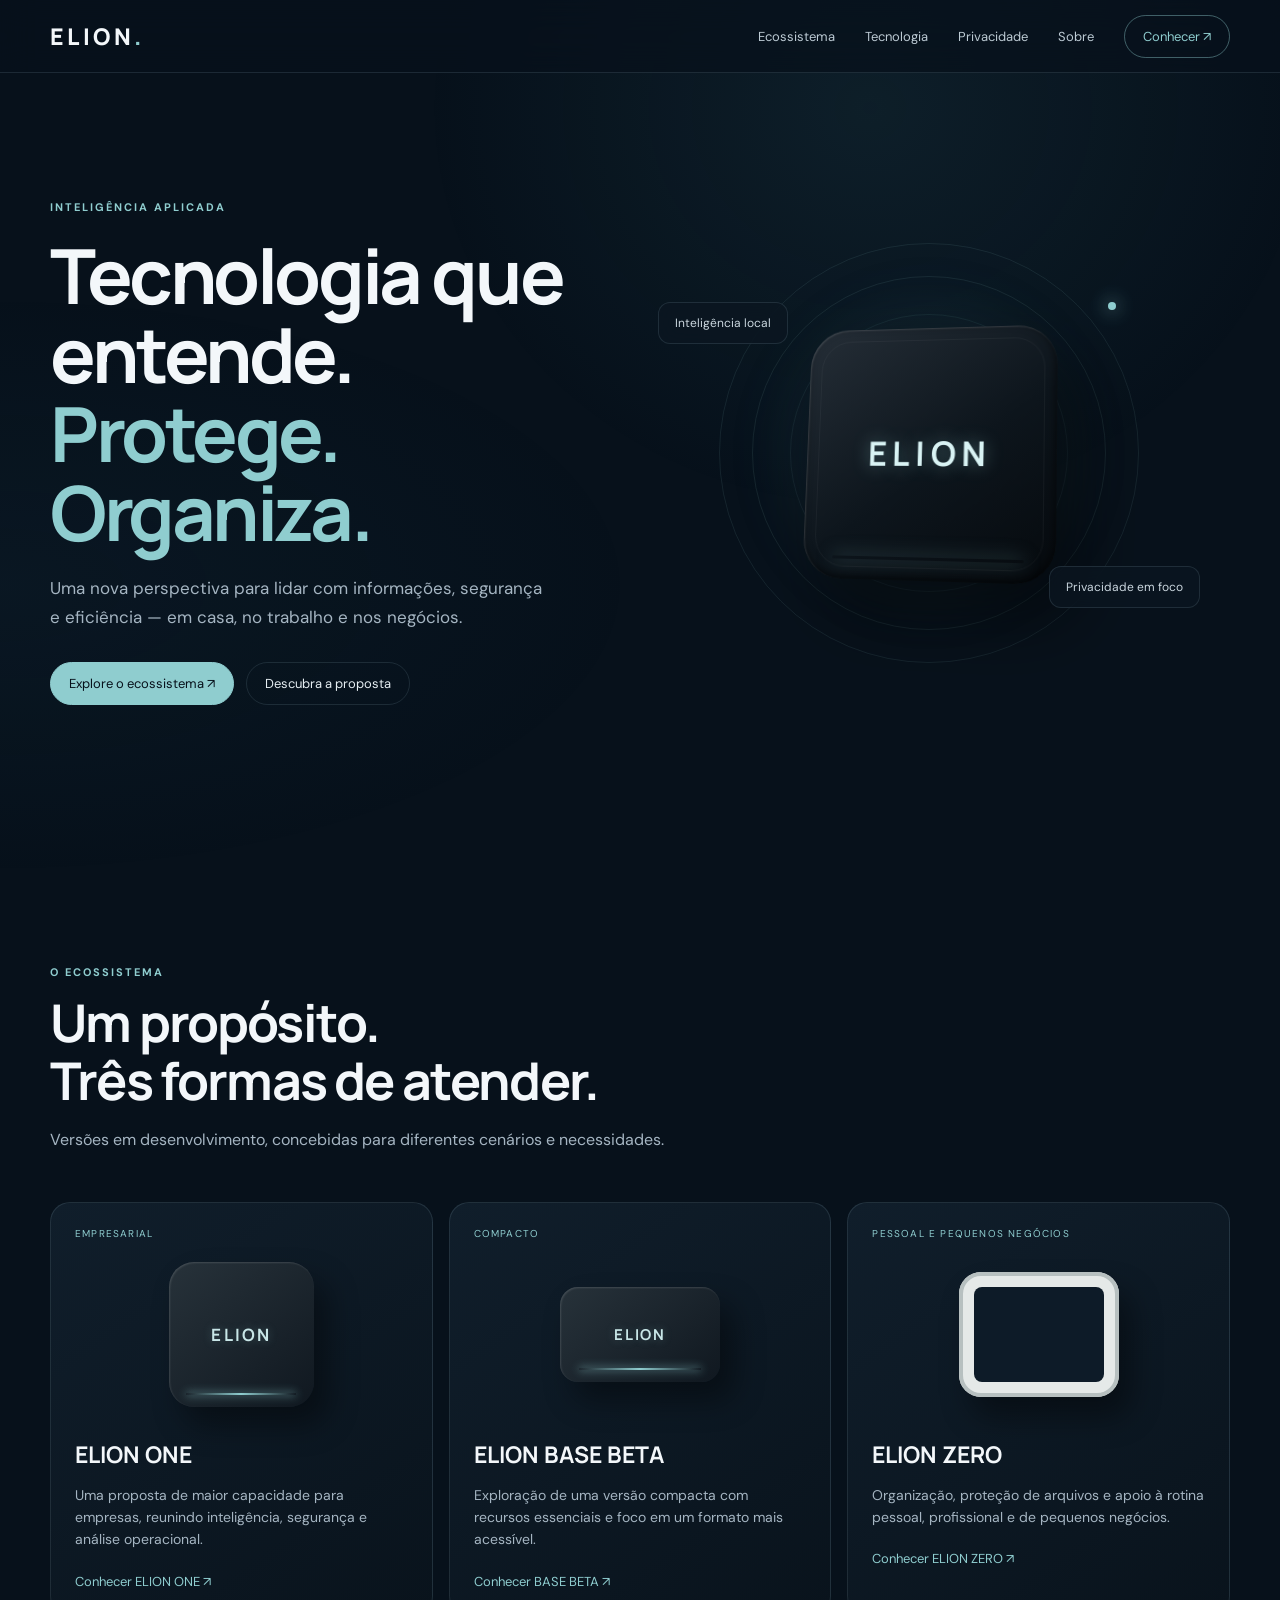
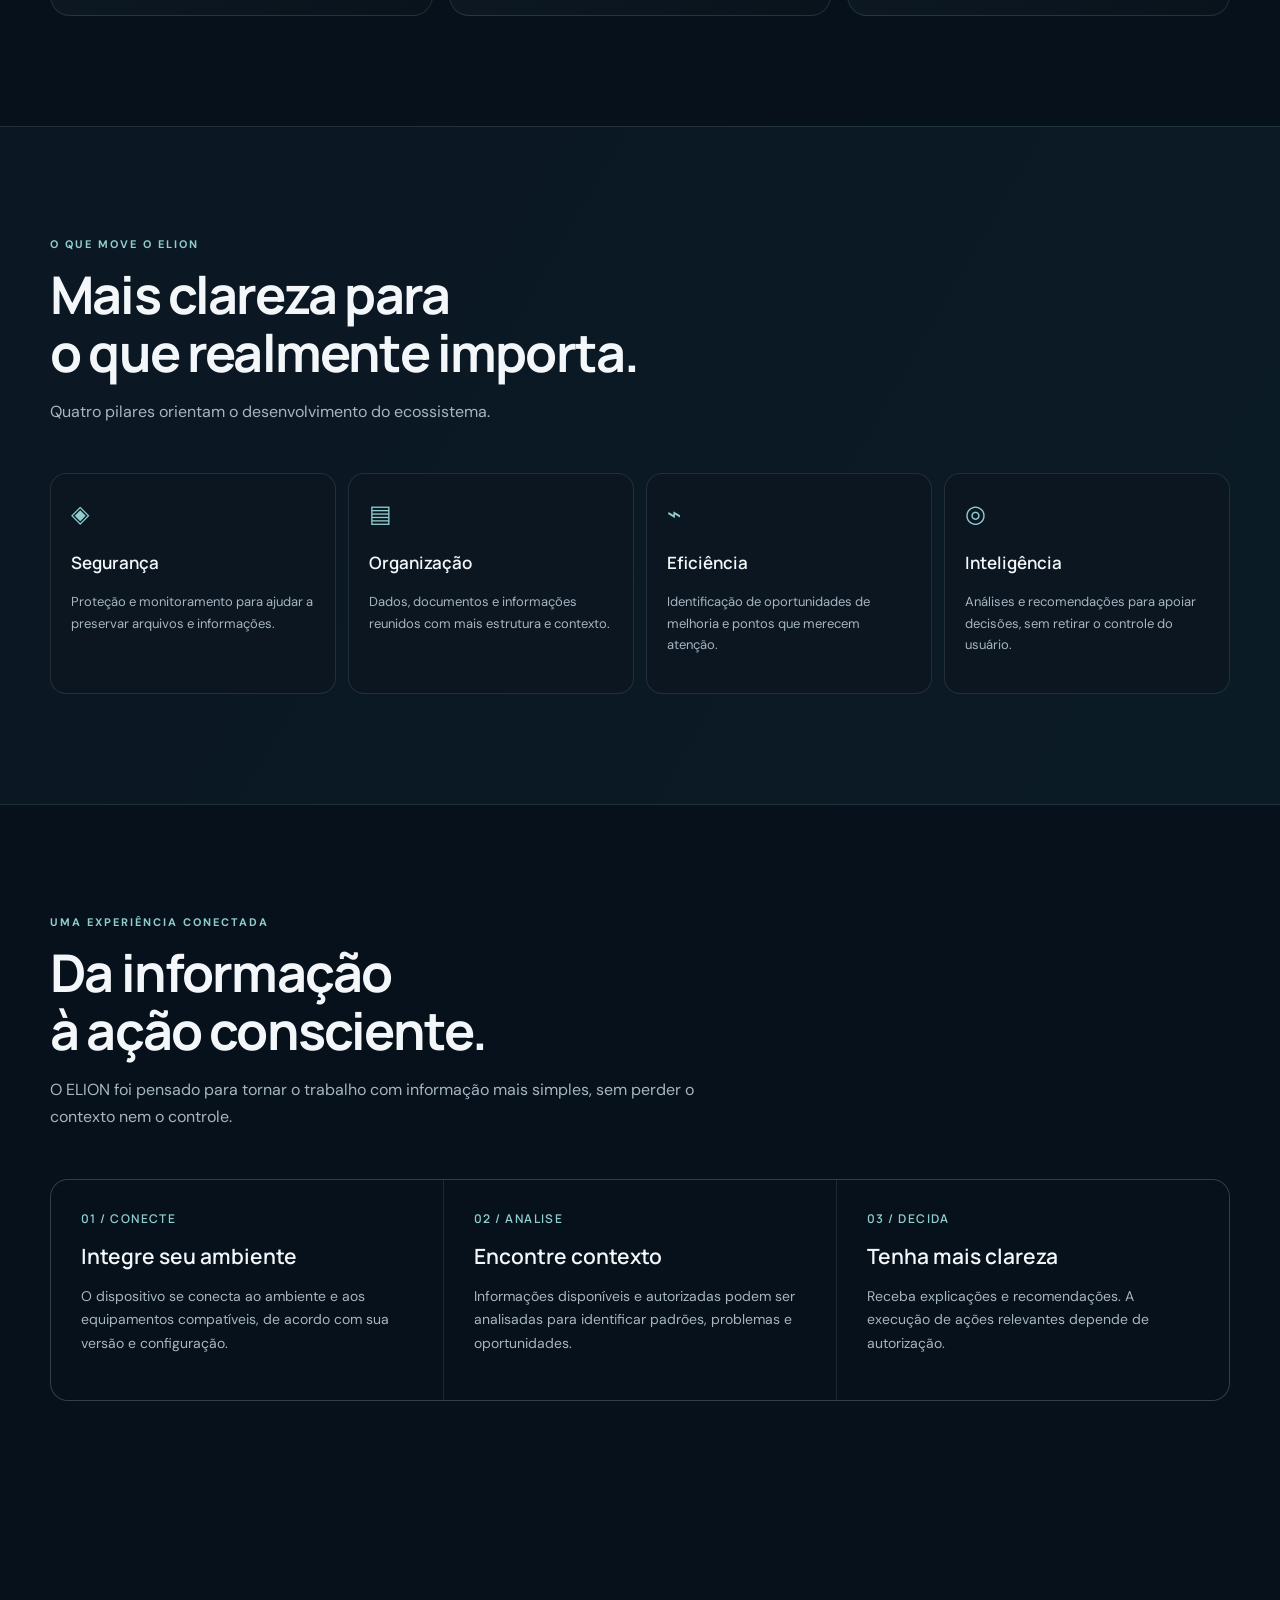
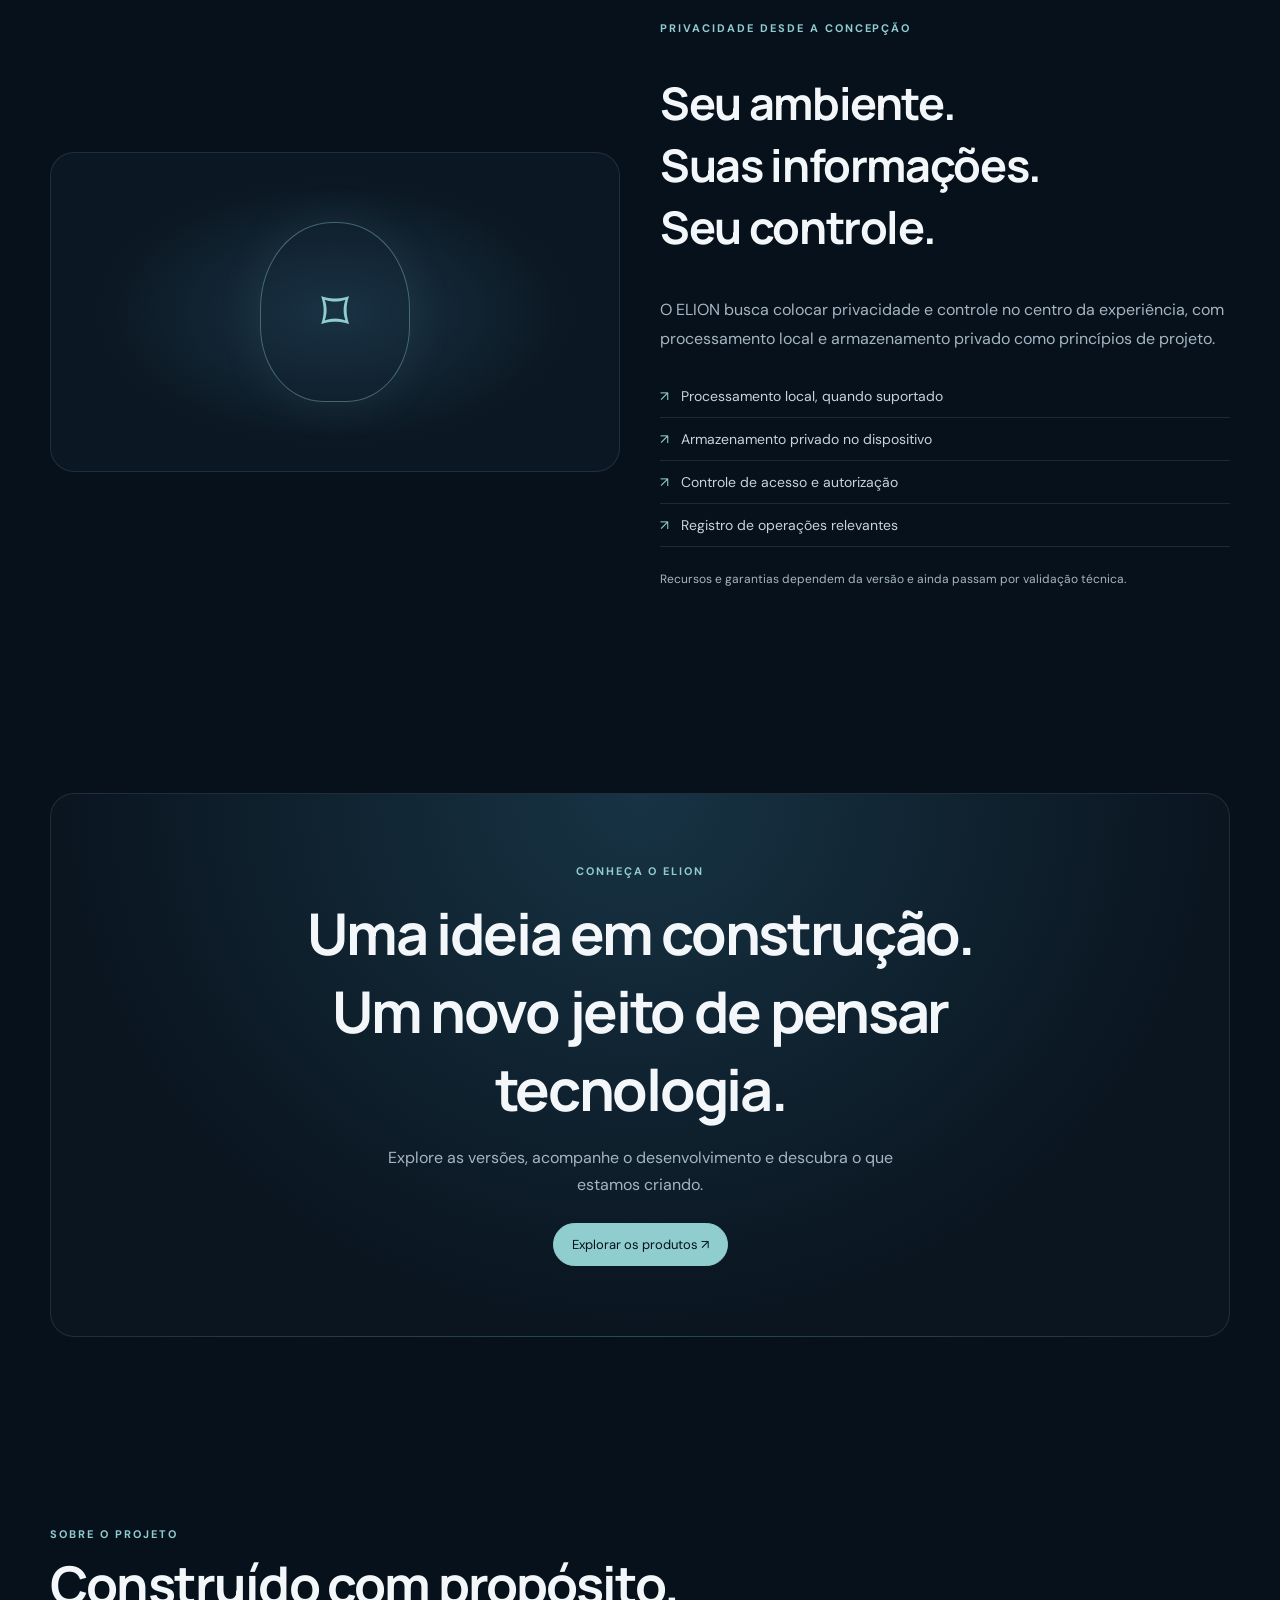
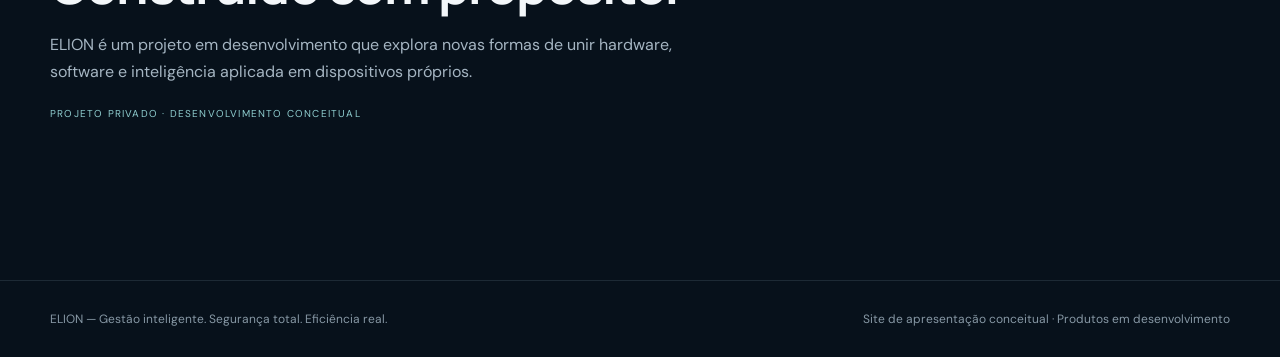
==== comercial/index.html @ a988883f "Refine ELION commercial site product routing and private-project presentation" ====
<!doctype html>
<html lang="pt-BR">
<head>
<meta charset="utf-8">
<meta name="viewport" content="width=device-width, initial-scale=1">
<title>ELION — Tecnologia que entende.</title>
<meta name="description" content="Conheça o ecossistema ELION: inteligência, organização e segurança pensadas para diferentes necessidades.">
<meta name="theme-color" content="#07111b">
<link rel="preconnect" href="https://fonts.googleapis.com">
<link rel="preconnect" href="https://fonts.gstatic.com" crossorigin>
<link href="https://fonts.googleapis.com/css2?family=DM+Sans:wght@400;500;600;700&family=Manrope:wght@400;500;600;700;800&display=swap" rel="stylesheet">
<style>
:root{--bg:#07111b;--bg2:#0b1723;--panel:#101d2a;--text:#f3f7fa;--muted:#a5b5c2;--cyan:#8fcdcf;--line:rgba(164,199,210,.14);--max:1180px}
*{box-sizing:border-box}html{scroll-behavior:smooth;scroll-padding-top:84px}body{margin:0;background:var(--bg);color:var(--text);font-family:"DM Sans",sans-serif;overflow-x:hidden}body:before{content:"";position:fixed;inset:0;pointer-events:none;background:radial-gradient(ellipse at 68% 12%,rgba(61,129,146,.12),transparent 36%),radial-gradient(ellipse at 0% 65%,rgba(37,87,116,.09),transparent 35%);z-index:-1}a{color:inherit;text-decoration:none}button{font:inherit}.wrap{width:min(var(--max),calc(100% - 48px));margin:auto}.nav{position:fixed;top:0;left:0;right:0;z-index:30;background:rgba(7,17,27,.74);backdrop-filter:blur(18px);border-bottom:1px solid var(--line)}.navin{height:72px;display:flex;align-items:center;justify-content:space-between}.logo{font:800 23px Manrope;letter-spacing:.15em}.logo span{color:var(--cyan)}.links{display:flex;align-items:center;gap:30px;color:#bdcbd4;font-size:13px}.links a:hover{color:white}.cta{display:inline-flex;align-items:center;gap:9px;padding:12px 18px;border:1px solid rgba(143,205,207,.42);border-radius:99px;color:var(--cyan);font-size:13px;transition:.25s}.cta:hover{background:var(--cyan);color:#07111b;transform:translateY(-2px)}.menu{display:none;background:none;color:white;border:0;font-size:23px}.hero{min-height:95vh;display:grid;align-items:center;padding:130px 0 80px;position:relative}.hero-grid{display:grid;grid-template-columns:1fr 1.1fr;gap:30px;align-items:center}.eyebrow{color:var(--cyan);text-transform:uppercase;letter-spacing:.18em;font-size:11px;font-weight:700}.hero h1{font:700 clamp(42px,6.2vw,76px)/1.04 Manrope;letter-spacing:-.045em;margin:22px 0}.hero h1 em{color:var(--cyan);font-style:normal}.hero p{font-size:17px;line-height:1.7;color:var(--muted);max-width:500px}.hero-actions{display:flex;gap:12px;flex-wrap:wrap;margin-top:30px}.primary{background:var(--cyan);color:#07111b;border:1px solid var(--cyan)}.primary:hover{filter:brightness(1.08)}.ghost{border-color:var(--line);color:#e6eef2}.visual{min-height:470px;position:relative;display:grid;place-items:center;perspective:900px}.orb{position:absolute;width:400px;height:400px;border-radius:50%;background:radial-gradient(circle,rgba(100,189,200,.17),rgba(17,42,60,.03) 60%,transparent 70%);filter:blur(2px);animation:breath 6s ease-in-out infinite}.rings{position:absolute;width:420px;height:420px;border:1px solid rgba(143,205,207,.1);border-radius:50%;animation:rotate 32s linear infinite}.rings:before,.rings:after{content:"";position:absolute;border:1px solid rgba(143,205,207,.1);border-radius:50%;inset:32px}.rings:after{inset:70px;border-color:rgba(143,205,207,.08)}.device{position:relative;width:255px;height:255px;border-radius:40px;background:linear-gradient(145deg,#252e37,#0d151c 55%,#060a0e);box-shadow:22px 35px 70px #0008,inset 1px 1px 2px #ffffff28,inset -2px -3px 8px #0008;transform:rotateY(-12deg) rotateX(7deg);animation:float 6s ease-in-out infinite}.device:before{content:"";position:absolute;inset:12px;border-radius:31px;border:1px solid #ffffff0b}.device-logo{position:absolute;inset:0;display:grid;place-items:center;font:700 34px Manrope;letter-spacing:.17em;color:#d9f3f4;text-shadow:0 0 18px #8fcdcf6e}.device-glow{position:absolute;left:12%;right:12%;bottom:20px;height:3px;border-radius:4px;background:linear-gradient(90,transparent,#8fcdcf,transparent);box-shadow:0 0 18px #8fcdcf8a}.orbit-dot{position:absolute;width:8px;height:8px;border-radius:50%;background:var(--cyan);box-shadow:0 0 18px var(--cyan);top:18%;right:19%;animation:blink 3s infinite}.caption-chip{position:absolute;border:1px solid var(--line);background:#0b1722bb;backdrop-filter:blur(12px);padding:12px 16px;border-radius:12px;color:#cbd7df;font-size:12px}.chip1{top:18%;left:5%}.chip2{bottom:17%;right:5%}.section{padding:110px 0}.section-head{max-width:680px;margin-bottom:48px}.section-head h2{font:700 clamp(30px,4.2vw,52px)/1.12 Manrope;letter-spacing:-.035em;margin:15px 0}.section-head p{color:var(--muted);line-height:1.7;font-size:16px}.product-grid{display:grid;grid-template-columns:repeat(3,1fr);gap:16px}.product{border:1px solid var(--line);border-radius:20px;background:linear-gradient(145deg,#101e2b,#09131c);padding:24px;overflow:hidden;min-height:405px;position:relative;transition:transform .35s,border .35s}.product:hover{transform:translateY(-7px);border-color:#8fcdcf50}.product h3{font:700 23px Manrope;margin:8px 0}.product p{color:var(--muted);font-size:14px;line-height:1.6}.product .pvisual{height:190px;display:grid;place-items:center;position:relative}.mini{width:145px;height:145px;border-radius:25px;background:linear-gradient(140deg,#27323a,#101820);box-shadow:14px 18px 30px #0006,inset 1px 1px 2px #ffffff24;position:relative;transition:transform .45s}.product:hover .mini{transform:rotate(-4deg) translateY(-4px)}.mini:after{content:"ELION";position:absolute;inset:0;display:grid;place-items:center;font:700 17px Manrope;letter-spacing:.13em;color:#c8e6e7;text-shadow:0 0 10px #8fcdcf44}.mini .light{position:absolute;bottom:12px;left:12%;right:12%;height:2px;background:linear-gradient(90deg,transparent,var(--cyan),transparent);box-shadow:0 0 9px #8fcdcf}.mini.zero{width:160px;height:125px;border-radius:22px;background:#e5e9e8;box-shadow:12px 20px 30px #0006,inset 0 0 0 4px #b7c0c0}.mini.zero:after{content:"";inset:15px;border-radius:8px;background:#0d1b28;color:#8fcdcf;font-size:13px;letter-spacing:.05em;text-shadow:none}.mini.zero .light{display:none}.mini.beta{width:160px;height:95px;border-radius:18px}.mini.beta:after{content:"ELION";font-size:15px}.pill{font-size:10px;color:var(--cyan);letter-spacing:.12em;text-transform:uppercase}.learn{display:inline-flex;color:var(--cyan);font-size:13px;margin-top:8px;gap:8px}.featureband{border-block:1px solid var(--line);background:linear-gradient(120deg,#0b1722,#0b1b26)}.feature-grid{display:grid;grid-template-columns:repeat(4,1fr);gap:12px}.feature{padding:24px 20px;border:1px solid var(--line);border-radius:16px;background:#0b1621}.feature .symbol{font-size:24px;color:var(--cyan);margin-bottom:22px}.feature h3{font:600 17px Manrope}.feature p{color:var(--muted);font-size:13px;line-height:1.65}.steps{display:grid;grid-template-columns:repeat(3,1fr);gap:1px;background:var(--line);border:1px solid var(--line);border-radius:18px;overflow:hidden}.step{background:var(--bg);padding:30px}.step .num{color:var(--cyan);font:600 12px Manrope;letter-spacing:.12em}.step h3{font:600 21px Manrope;margin:15px 0}.step p{color:var(--muted);font-size:14px;line-height:1.7}.privacy{display:grid;grid-template-columns:1fr 1fr;gap:40px;align-items:center}.privacy-visual{min-height:320px;border:1px solid var(--line);border-radius:24px;background:radial-gradient(ellipse at center,#193244,#0b1722 60%);display:grid;place-items:center;overflow:hidden}.shield{width:150px;height:180px;border:1px solid #8fcdcf66;border-radius:48% 48% 42% 42%;display:grid;place-items:center;color:var(--cyan);font-size:55px;box-shadow:0 0 50px #8fcdcf15;animation:breath 5s infinite}.privacy h2{font:700 clamp(28px,3.8vw,45px) Manrope;letter-spacing:-.03em}.privacy p{color:var(--muted);line-height:1.8}.list{list-style:none;padding:0;margin:22px 0}.list li{padding:12px 0;border-bottom:1px solid var(--line);color:#c7d3db;font-size:14px}.list li:before{content:"↗";color:var(--cyan);margin-right:12px}.closing{padding:80px 0}.closebox{padding:70px 30px;text-align:center;border:1px solid var(--line);border-radius:24px;background:radial-gradient(ellipse at 50% 0%,#173344,#0a1520 70%)}.closebox h2{font:700 clamp(32px,4.5vw,58px) Manrope;letter-spacing:-.04em;margin:16px auto;max-width:700px}.closebox p{color:var(--muted);line-height:1.7;max-width:520px;margin:0 auto 25px}.footer{border-top:1px solid var(--line);padding:30px 0;color:#8798a5;font-size:12px}.footin{display:flex;justify-content:space-between;gap:20px;flex-wrap:wrap}.footin a:hover{color:var(--cyan)}.reveal{opacity:0;transform:translateY(22px);transition:opacity .75s ease,transform .75s ease}.reveal.visible{opacity:1;transform:none}.delay1{transition-delay:.12s}.delay2{transition-delay:.24s}.delay3{transition-delay:.36s}
@keyframes float{0%,100%{transform:rotateY(-12deg) rotateX(7deg) translateY(0)}50%{transform:rotateY(-8deg) rotateX(4deg) translateY(-12px)}}@keyframes breath{0%,100%{opacity:.6;transform:scale(.96)}50%{opacity:1;transform:scale(1.04)}}@keyframes rotate{to{transform:rotate(360deg)}}@keyframes blink{0%,100%{opacity:.6}50%{opacity:1}}
@media(max-width:900px){.hero-grid{grid-template-columns:1fr}.hero{min-height:auto;padding-top:120px}.visual{min-height:380px}.rings,.orb{width:330px;height:330px}.product-grid{grid-template-columns:1fr 1fr}.feature-grid{grid-template-columns:1fr 1fr}.privacy{grid-template-columns:1fr}.steps{grid-template-columns:1fr}.links{gap:16px}}
@media(max-width:620px){.wrap{width:min(var(--max),calc(100% - 32px))}.navin{height:64px}.links{display:none;position:absolute;top:64px;left:0;right:0;background:#091420;border-bottom:1px solid var(--line);padding:22px;flex-direction:column;align-items:flex-start}.links.open{display:flex}.menu{display:block}.links .cta{margin-top:4px}.hero h1{font-size:43px}.hero p{font-size:15px}.visual{min-height:330px}.device{width:200px;height:200px;border-radius:32px}.device-logo{font-size:26px}.rings,.orb{width:285px;height:285px}.caption-chip{font-size:10px;padding:9px 12px}.chip1{left:0}.chip2{right:0}.section{padding:75px 0}.product-grid{grid-template-columns:1fr}.product{min-height:350px}.feature-grid{grid-template-columns:1fr}.feature{padding:22px}.privacy-visual{min-height:260px}.closebox{padding:48px 22px}.footin{flex-direction:column}}
@media(prefers-reduced-motion:reduce){*,*:before,*:after{animation:none!important;transition:none!important;scroll-behavior:auto!important}.reveal{opacity:1;transform:none}}
</style>
</head>
<body>
<header class="nav"><div class="wrap navin"><a class="logo" href="#home">ELION<span>.</span></a><nav class="links" id="navlinks"><a href="#ecosystem">Ecossistema</a><a href="#capabilities">Tecnologia</a><a href="#privacy">Privacidade</a><a href="#about">Sobre</a><a class="cta" href="#explore">Conhecer ↗</a></nav><button class="menu" aria-label="Abrir menu" id="menubtn">☰</button></div></header>
<main id="home">
<section class="hero"><div class="wrap hero-grid"><div class="reveal"><div class="eyebrow">Inteligência aplicada</div><h1>Tecnologia que entende.<br><em>Protege. Organiza.</em></h1><p>Uma nova perspectiva para lidar com informações, segurança e eficiência — em casa, no trabalho e nos negócios.</p><div class="hero-actions"><a class="cta primary" href="#ecosystem">Explore o ecossistema ↗</a><a class="cta ghost" href="#capabilities">Descubra a proposta</a></div></div><div class="visual reveal delay1" aria-label="Ilustração conceitual do dispositivo ELION"><div class="orb"></div><div class="rings"></div><div class="device"><div class="device-logo">ELION</div><div class="device-glow"></div></div><div class="orbit-dot"></div><div class="caption-chip chip1">Inteligência local</div><div class="caption-chip chip2">Privacidade em foco</div></div></div></section>
<section class="section" id="ecosystem"><div class="wrap"><div class="section-head reveal"><div class="eyebrow">O ecossistema</div><h2>Um propósito.<br>Três formas de atender.</h2><p>Versões em desenvolvimento, concebidas para diferentes cenários e necessidades.</p></div><div class="product-grid">
<article class="product reveal"><div class="pill">Empresarial</div><div class="pvisual"><div class="mini"><div class="light"></div></div></div><h3>ELION ONE</h3><p>Uma proposta de maior capacidade para empresas, reunindo inteligência, segurança e análise operacional.</p><a class="learn" href="./one/">Conhecer ELION ONE ↗</a></article>
<article class="product reveal delay1"><div class="pill">Compacto</div><div class="pvisual"><div class="mini beta"><div class="light"></div></div></div><h3>ELION BASE BETA</h3><p>Exploração de uma versão compacta com recursos essenciais e foco em um formato mais acessível.</p><a class="learn" href="./base/">Conhecer BASE BETA ↗</a></article>
<article class="product reveal delay2"><div class="pill">Pessoal e pequenos negócios</div><div class="pvisual"><div class="mini zero"><div class="light"></div></div></div><h3>ELION ZERO</h3><p>Organização, proteção de arquivos e apoio à rotina pessoal, profissional e de pequenos negócios.</p><a class="learn" href="./zero/">Conhecer ELION ZERO ↗</a></article>
</div></div></section>
<section class="section featureband" id="capabilities"><div class="wrap"><div class="section-head reveal"><div class="eyebrow">O que move o ELION</div><h2>Mais clareza para<br>o que realmente importa.</h2><p>Quatro pilares orientam o desenvolvimento do ecossistema.</p></div><div class="feature-grid">
<div class="feature reveal"><div class="symbol">◈</div><h3>Segurança</h3><p>Proteção e monitoramento para ajudar a preservar arquivos e informações.</p></div>
<div class="feature reveal delay1"><div class="symbol">▤</div><h3>Organização</h3><p>Dados, documentos e informações reunidos com mais estrutura e contexto.</p></div>
<div class="feature reveal delay2"><div class="symbol">⌁</div><h3>Eficiência</h3><p>Identificação de oportunidades de melhoria e pontos que merecem atenção.</p></div>
<div class="feature reveal delay3"><div class="symbol">◎</div><h3>Inteligência</h3><p>Análises e recomendações para apoiar decisões, sem retirar o controle do usuário.</p></div>
</div></div></section>
<section class="section"><div class="wrap"><div class="section-head reveal"><div class="eyebrow">Uma experiência conectada</div><h2>Da informação<br>à ação consciente.</h2><p>O ELION foi pensado para tornar o trabalho com informação mais simples, sem perder o contexto nem o controle.</p></div><div class="steps"><div class="step reveal"><div class="num">01 / CONECTE</div><h3>Integre seu ambiente</h3><p>O dispositivo se conecta ao ambiente e aos equipamentos compatíveis, de acordo com sua versão e configuração.</p></div><div class="step reveal delay1"><div class="num">02 / ANALISE</div><h3>Encontre contexto</h3><p>Informações disponíveis e autorizadas podem ser analisadas para identificar padrões, problemas e oportunidades.</p></div><div class="step reveal delay2"><div class="num">03 / DECIDA</div><h3>Tenha mais clareza</h3><p>Receba explicações e recomendações. A execução de ações relevantes depende de autorização.</p></div></div></div></section>
<section class="section" id="privacy"><div class="wrap privacy"><div class="privacy-visual reveal"><div class="shield">⌑</div></div><div class="reveal delay1"><div class="eyebrow">Privacidade desde a concepção</div><h2>Seu ambiente.<br>Suas informações.<br>Seu controle.</h2><p>O ELION busca colocar privacidade e controle no centro da experiência, com processamento local e armazenamento privado como princípios de projeto.</p><ul class="list"><li>Processamento local, quando suportado</li><li>Armazenamento privado no dispositivo</li><li>Controle de acesso e autorização</li><li>Registro de operações relevantes</li></ul><p style="font-size:12px">Recursos e garantias dependem da versão e ainda passam por validação técnica.</p></div></div></section>
<section class="closing" id="explore"><div class="wrap"><div class="closebox reveal"><div class="eyebrow">Conheça o ELION</div><h2>Uma ideia em construção.<br>Um novo jeito de pensar tecnologia.</h2><p>Explore as versões, acompanhe o desenvolvimento e descubra o que estamos criando.</p><a class="cta primary" href="#ecosystem">Explorar os produtos ↗</a></div></div></section>
<section class="section" id="about"><div class="wrap"><div class="section-head reveal"><div class="eyebrow">Sobre o projeto</div><h2>Construído com propósito.</h2><p>ELION é um projeto em desenvolvimento que explora novas formas de unir hardware, software e inteligência aplicada em dispositivos próprios.</p><span class="pill">Projeto privado · Desenvolvimento conceitual</span></div></div></section>
</main>
<footer class="footer"><div class="wrap footin"><div>ELION — Gestão inteligente. Segurança total. Eficiência real.</div><div>Site de apresentação conceitual · Produtos em desenvolvimento</div></div></footer>
<script>
const nav=document.getElementById('navlinks'),menu=document.getElementById('menubtn');menu.addEventListener('click',()=>nav.classList.toggle('open'));nav.querySelectorAll('a').forEach(a=>a.addEventListener('click',()=>nav.classList.remove('open')));
const io=new IntersectionObserver(entries=>entries.forEach(e=>{if(e.isIntersecting){e.target.classList.add('visible');io.unobserve(e.target)}}),{threshold:.12});document.querySelectorAll('.reveal').forEach(el=>io.observe(el));
</script>
</body></html>
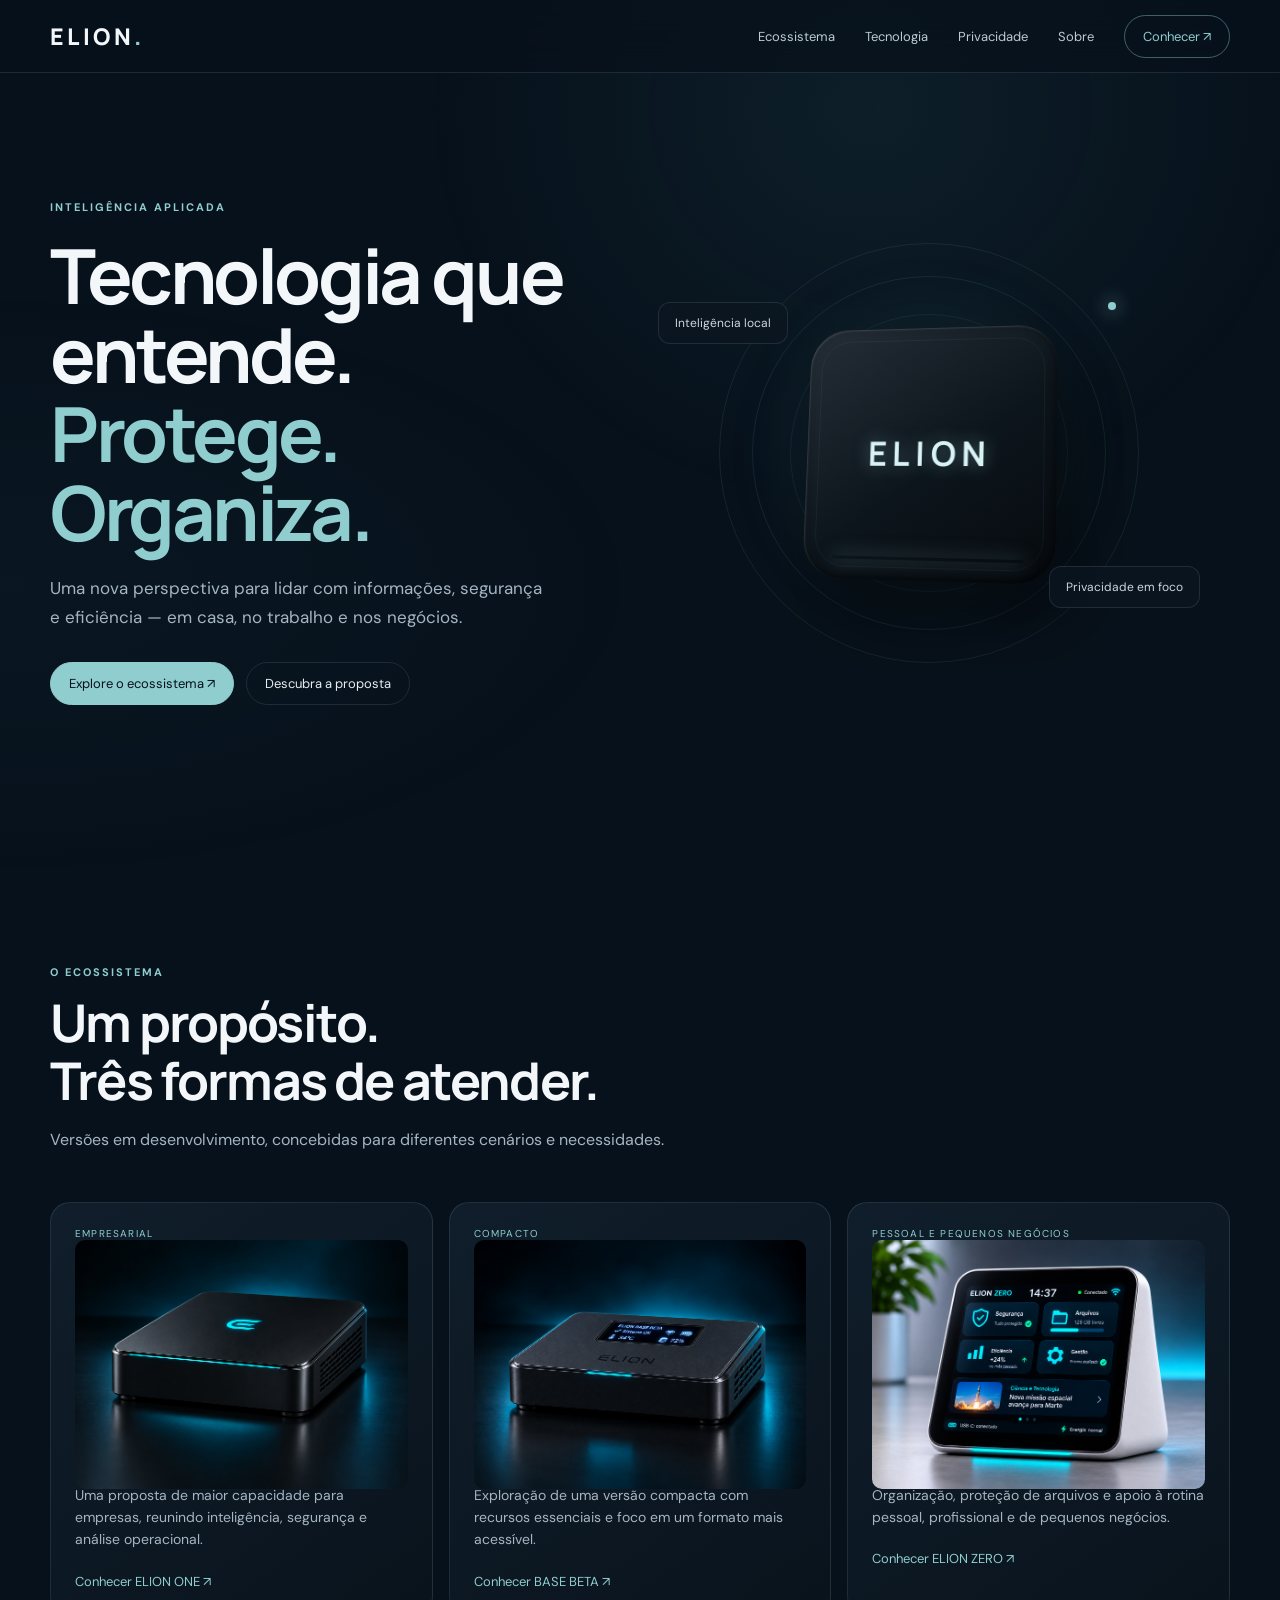
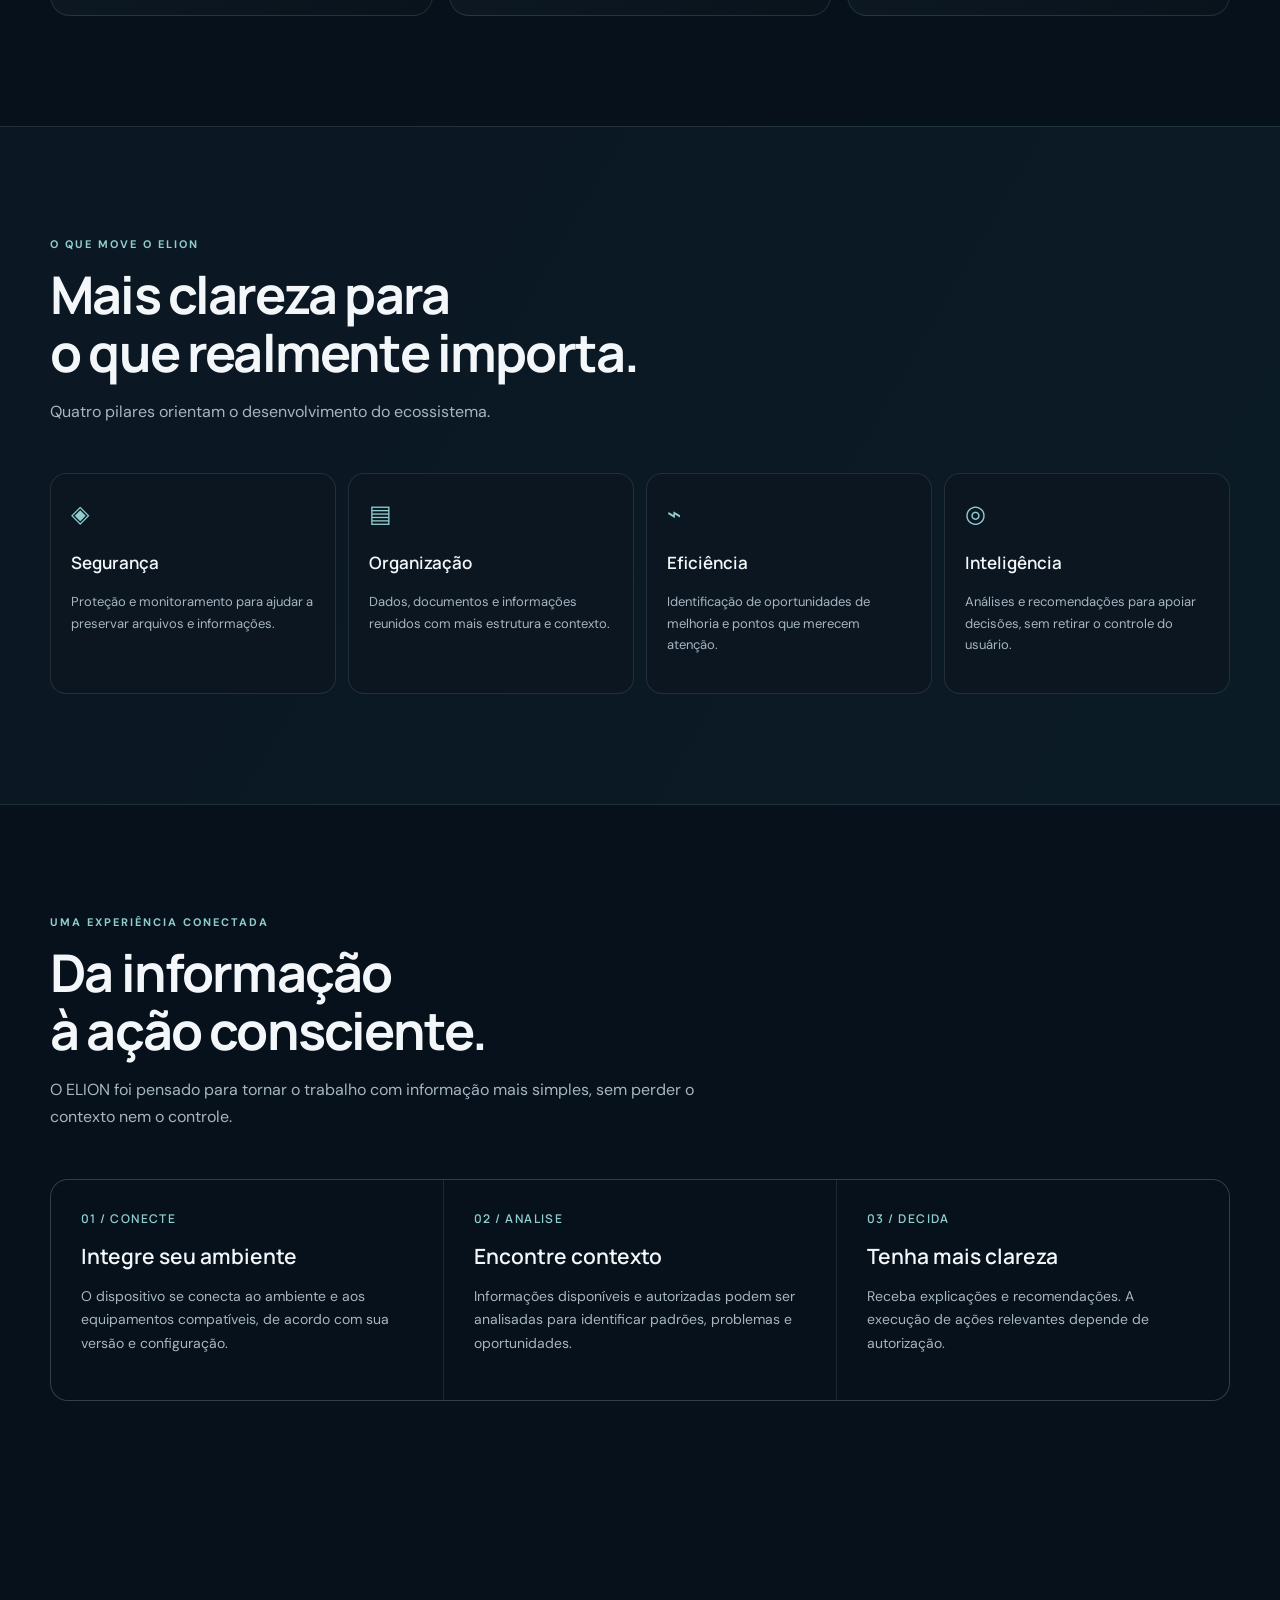
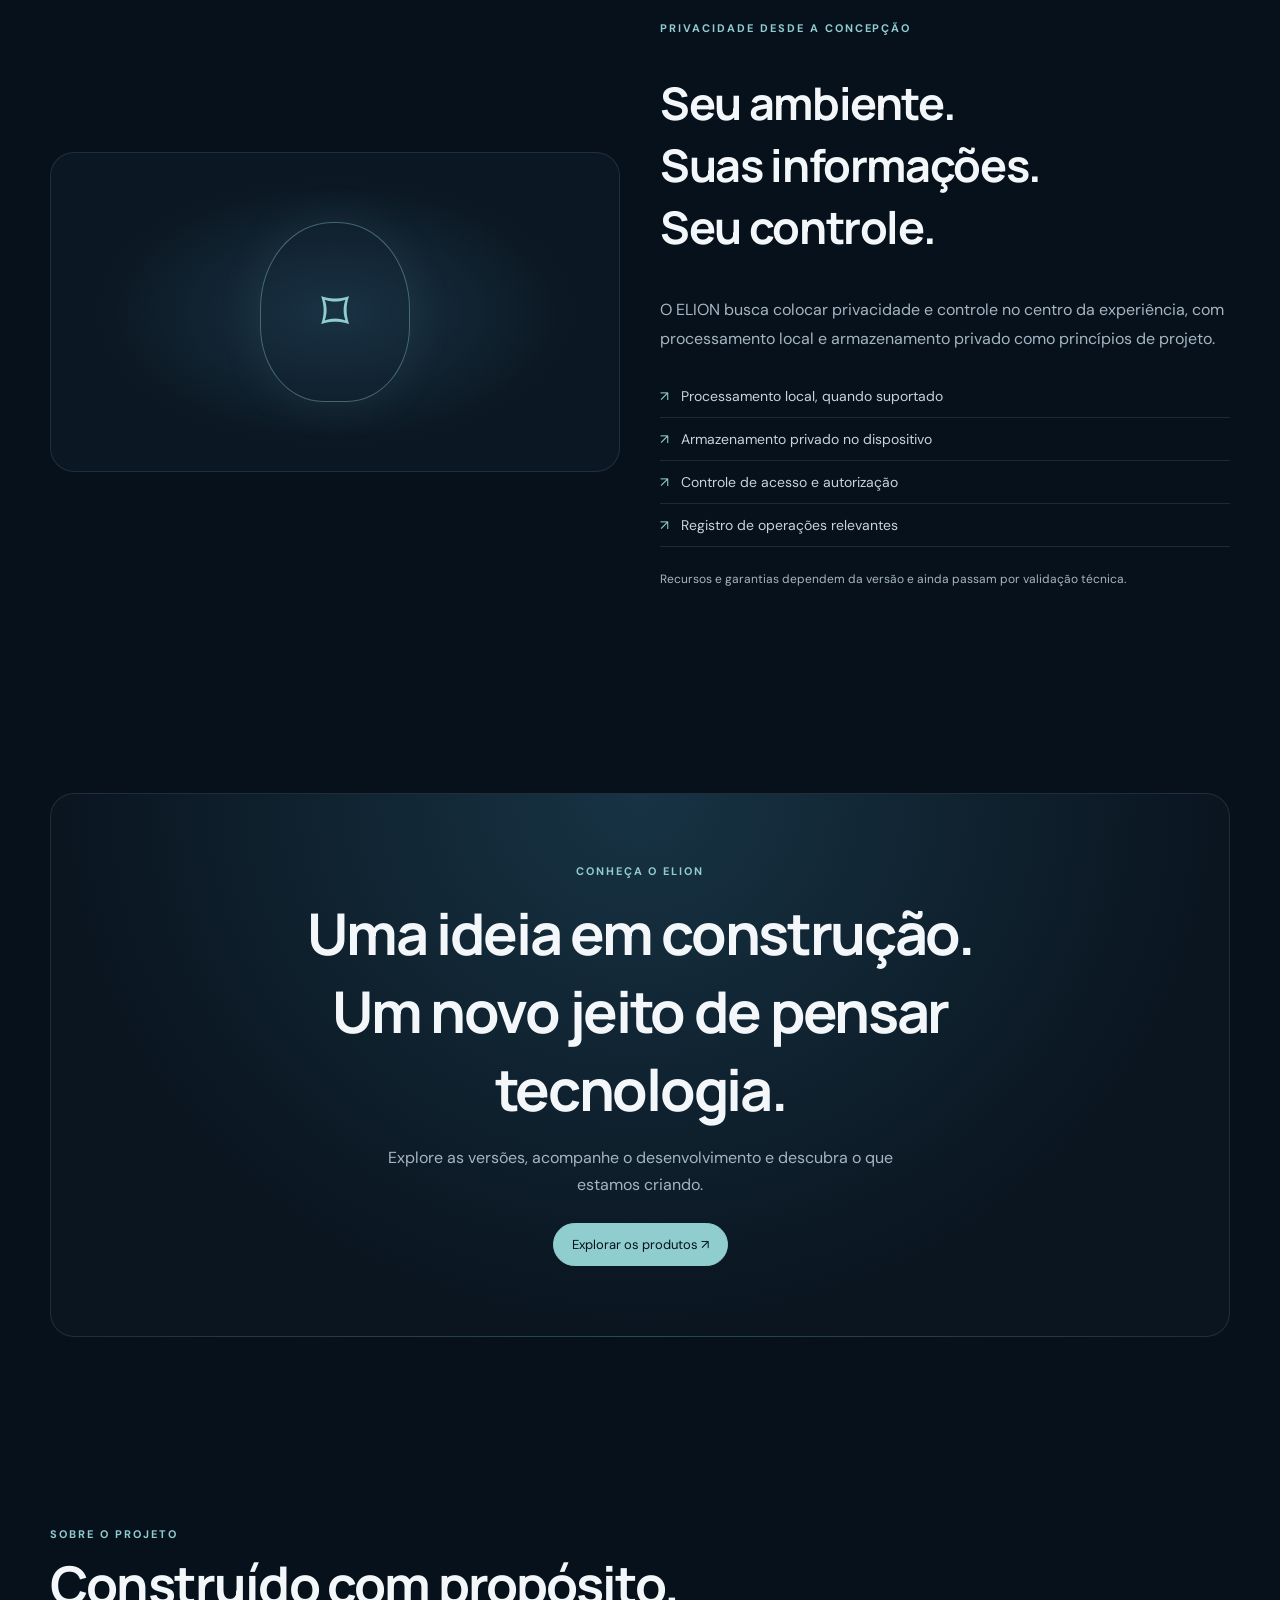
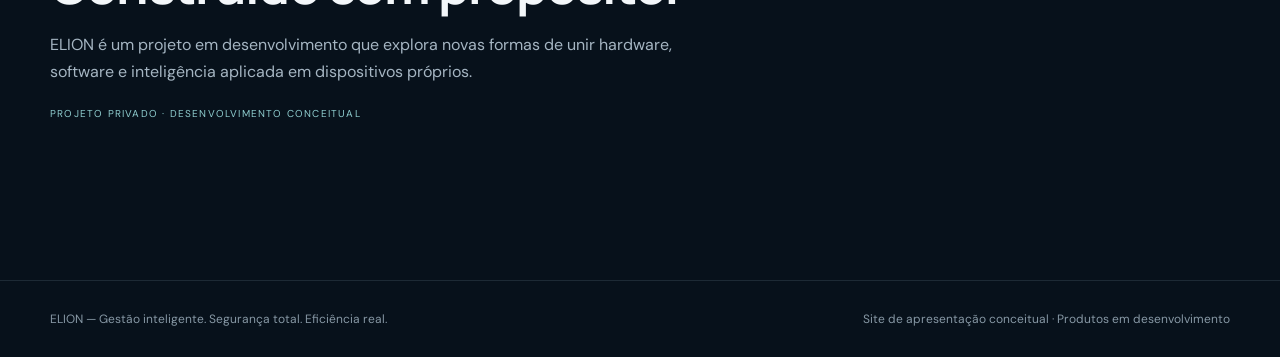
==== commit f3c431c5: "Use uploaded product renders in commercial showcase" ====
--- a/comercial/index.html
+++ b/comercial/index.html
@@ -11,7 +11,7 @@
 <link href="https://fonts.googleapis.com/css2?family=DM+Sans:wght@400;500;600;700&family=Manrope:wght@400;500;600;700;800&display=swap" rel="stylesheet">
 <style>
 :root{--bg:#07111b;--bg2:#0b1723;--panel:#101d2a;--text:#f3f7fa;--muted:#a5b5c2;--cyan:#8fcdcf;--line:rgba(164,199,210,.14);--max:1180px}
-*{box-sizing:border-box}html{scroll-behavior:smooth;scroll-padding-top:84px}body{margin:0;background:var(--bg);color:var(--text);font-family:"DM Sans",sans-serif;overflow-x:hidden}body:before{content:"";position:fixed;inset:0;pointer-events:none;background:radial-gradient(ellipse at 68% 12%,rgba(61,129,146,.12),transparent 36%),radial-gradient(ellipse at 0% 65%,rgba(37,87,116,.09),transparent 35%);z-index:-1}a{color:inherit;text-decoration:none}button{font:inherit}.wrap{width:min(var(--max),calc(100% - 48px));margin:auto}.nav{position:fixed;top:0;left:0;right:0;z-index:30;background:rgba(7,17,27,.74);backdrop-filter:blur(18px);border-bottom:1px solid var(--line)}.navin{height:72px;display:flex;align-items:center;justify-content:space-between}.logo{font:800 23px Manrope;letter-spacing:.15em}.logo span{color:var(--cyan)}.links{display:flex;align-items:center;gap:30px;color:#bdcbd4;font-size:13px}.links a:hover{color:white}.cta{display:inline-flex;align-items:center;gap:9px;padding:12px 18px;border:1px solid rgba(143,205,207,.42);border-radius:99px;color:var(--cyan);font-size:13px;transition:.25s}.cta:hover{background:var(--cyan);color:#07111b;transform:translateY(-2px)}.menu{display:none;background:none;color:white;border:0;font-size:23px}.hero{min-height:95vh;display:grid;align-items:center;padding:130px 0 80px;position:relative}.hero-grid{display:grid;grid-template-columns:1fr 1.1fr;gap:30px;align-items:center}.eyebrow{color:var(--cyan);text-transform:uppercase;letter-spacing:.18em;font-size:11px;font-weight:700}.hero h1{font:700 clamp(42px,6.2vw,76px)/1.04 Manrope;letter-spacing:-.045em;margin:22px 0}.hero h1 em{color:var(--cyan);font-style:normal}.hero p{font-size:17px;line-height:1.7;color:var(--muted);max-width:500px}.hero-actions{display:flex;gap:12px;flex-wrap:wrap;margin-top:30px}.primary{background:var(--cyan);color:#07111b;border:1px solid var(--cyan)}.primary:hover{filter:brightness(1.08)}.ghost{border-color:var(--line);color:#e6eef2}.visual{min-height:470px;position:relative;display:grid;place-items:center;perspective:900px}.orb{position:absolute;width:400px;height:400px;border-radius:50%;background:radial-gradient(circle,rgba(100,189,200,.17),rgba(17,42,60,.03) 60%,transparent 70%);filter:blur(2px);animation:breath 6s ease-in-out infinite}.rings{position:absolute;width:420px;height:420px;border:1px solid rgba(143,205,207,.1);border-radius:50%;animation:rotate 32s linear infinite}.rings:before,.rings:after{content:"";position:absolute;border:1px solid rgba(143,205,207,.1);border-radius:50%;inset:32px}.rings:after{inset:70px;border-color:rgba(143,205,207,.08)}.device{position:relative;width:255px;height:255px;border-radius:40px;background:linear-gradient(145deg,#252e37,#0d151c 55%,#060a0e);box-shadow:22px 35px 70px #0008,inset 1px 1px 2px #ffffff28,inset -2px -3px 8px #0008;transform:rotateY(-12deg) rotateX(7deg);animation:float 6s ease-in-out infinite}.device:before{content:"";position:absolute;inset:12px;border-radius:31px;border:1px solid #ffffff0b}.device-logo{position:absolute;inset:0;display:grid;place-items:center;font:700 34px Manrope;letter-spacing:.17em;color:#d9f3f4;text-shadow:0 0 18px #8fcdcf6e}.device-glow{position:absolute;left:12%;right:12%;bottom:20px;height:3px;border-radius:4px;background:linear-gradient(90,transparent,#8fcdcf,transparent);box-shadow:0 0 18px #8fcdcf8a}.orbit-dot{position:absolute;width:8px;height:8px;border-radius:50%;background:var(--cyan);box-shadow:0 0 18px var(--cyan);top:18%;right:19%;animation:blink 3s infinite}.caption-chip{position:absolute;border:1px solid var(--line);background:#0b1722bb;backdrop-filter:blur(12px);padding:12px 16px;border-radius:12px;color:#cbd7df;font-size:12px}.chip1{top:18%;left:5%}.chip2{bottom:17%;right:5%}.section{padding:110px 0}.section-head{max-width:680px;margin-bottom:48px}.section-head h2{font:700 clamp(30px,4.2vw,52px)/1.12 Manrope;letter-spacing:-.035em;margin:15px 0}.section-head p{color:var(--muted);line-height:1.7;font-size:16px}.product-grid{display:grid;grid-template-columns:repeat(3,1fr);gap:16px}.product{border:1px solid var(--line);border-radius:20px;background:linear-gradient(145deg,#101e2b,#09131c);padding:24px;overflow:hidden;min-height:405px;position:relative;transition:transform .35s,border .35s}.product:hover{transform:translateY(-7px);border-color:#8fcdcf50}.product h3{font:700 23px Manrope;margin:8px 0}.product p{color:var(--muted);font-size:14px;line-height:1.6}.product .pvisual{height:190px;display:grid;place-items:center;position:relative}.mini{width:145px;height:145px;border-radius:25px;background:linear-gradient(140deg,#27323a,#101820);box-shadow:14px 18px 30px #0006,inset 1px 1px 2px #ffffff24;position:relative;transition:transform .45s}.product:hover .mini{transform:rotate(-4deg) translateY(-4px)}.mini:after{content:"ELION";position:absolute;inset:0;display:grid;place-items:center;font:700 17px Manrope;letter-spacing:.13em;color:#c8e6e7;text-shadow:0 0 10px #8fcdcf44}.mini .light{position:absolute;bottom:12px;left:12%;right:12%;height:2px;background:linear-gradient(90deg,transparent,var(--cyan),transparent);box-shadow:0 0 9px #8fcdcf}.mini.zero{width:160px;height:125px;border-radius:22px;background:#e5e9e8;box-shadow:12px 20px 30px #0006,inset 0 0 0 4px #b7c0c0}.mini.zero:after{content:"";inset:15px;border-radius:8px;background:#0d1b28;color:#8fcdcf;font-size:13px;letter-spacing:.05em;text-shadow:none}.mini.zero .light{display:none}.mini.beta{width:160px;height:95px;border-radius:18px}.mini.beta:after{content:"ELION";font-size:15px}.pill{font-size:10px;color:var(--cyan);letter-spacing:.12em;text-transform:uppercase}.learn{display:inline-flex;color:var(--cyan);font-size:13px;margin-top:8px;gap:8px}.featureband{border-block:1px solid var(--line);background:linear-gradient(120deg,#0b1722,#0b1b26)}.feature-grid{display:grid;grid-template-columns:repeat(4,1fr);gap:12px}.feature{padding:24px 20px;border:1px solid var(--line);border-radius:16px;background:#0b1621}.feature .symbol{font-size:24px;color:var(--cyan);margin-bottom:22px}.feature h3{font:600 17px Manrope}.feature p{color:var(--muted);font-size:13px;line-height:1.65}.steps{display:grid;grid-template-columns:repeat(3,1fr);gap:1px;background:var(--line);border:1px solid var(--line);border-radius:18px;overflow:hidden}.step{background:var(--bg);padding:30px}.step .num{color:var(--cyan);font:600 12px Manrope;letter-spacing:.12em}.step h3{font:600 21px Manrope;margin:15px 0}.step p{color:var(--muted);font-size:14px;line-height:1.7}.privacy{display:grid;grid-template-columns:1fr 1fr;gap:40px;align-items:center}.privacy-visual{min-height:320px;border:1px solid var(--line);border-radius:24px;background:radial-gradient(ellipse at center,#193244,#0b1722 60%);display:grid;place-items:center;overflow:hidden}.shield{width:150px;height:180px;border:1px solid #8fcdcf66;border-radius:48% 48% 42% 42%;display:grid;place-items:center;color:var(--cyan);font-size:55px;box-shadow:0 0 50px #8fcdcf15;animation:breath 5s infinite}.privacy h2{font:700 clamp(28px,3.8vw,45px) Manrope;letter-spacing:-.03em}.privacy p{color:var(--muted);line-height:1.8}.list{list-style:none;padding:0;margin:22px 0}.list li{padding:12px 0;border-bottom:1px solid var(--line);color:#c7d3db;font-size:14px}.list li:before{content:"↗";color:var(--cyan);margin-right:12px}.closing{padding:80px 0}.closebox{padding:70px 30px;text-align:center;border:1px solid var(--line);border-radius:24px;background:radial-gradient(ellipse at 50% 0%,#173344,#0a1520 70%)}.closebox h2{font:700 clamp(32px,4.5vw,58px) Manrope;letter-spacing:-.04em;margin:16px auto;max-width:700px}.closebox p{color:var(--muted);line-height:1.7;max-width:520px;margin:0 auto 25px}.footer{border-top:1px solid var(--line);padding:30px 0;color:#8798a5;font-size:12px}.footin{display:flex;justify-content:space-between;gap:20px;flex-wrap:wrap}.footin a:hover{color:var(--cyan)}.reveal{opacity:0;transform:translateY(22px);transition:opacity .75s ease,transform .75s ease}.reveal.visible{opacity:1;transform:none}.delay1{transition-delay:.12s}.delay2{transition-delay:.24s}.delay3{transition-delay:.36s}
+*{box-sizing:border-box}html{scroll-behavior:smooth;scroll-padding-top:84px}body{margin:0;background:var(--bg);color:var(--text);font-family:"DM Sans",sans-serif;overflow-x:hidden}body:before{content:"";position:fixed;inset:0;pointer-events:none;background:radial-gradient(ellipse at 68% 12%,rgba(61,129,146,.12),transparent 36%),radial-gradient(ellipse at 0% 65%,rgba(37,87,116,.09),transparent 35%);z-index:-1}a{color:inherit;text-decoration:none}button{font:inherit}.wrap{width:min(var(--max),calc(100% - 48px));margin:auto}.nav{position:fixed;top:0;left:0;right:0;z-index:30;background:rgba(7,17,27,.74);backdrop-filter:blur(18px);border-bottom:1px solid var(--line)}.navin{height:72px;display:flex;align-items:center;justify-content:space-between}.logo{font:800 23px Manrope;letter-spacing:.15em}.logo span{color:var(--cyan)}.links{display:flex;align-items:center;gap:30px;color:#bdcbd4;font-size:13px}.links a:hover{color:white}.cta{display:inline-flex;align-items:center;gap:9px;padding:12px 18px;border:1px solid rgba(143,205,207,.42);border-radius:99px;color:var(--cyan);font-size:13px;transition:.25s}.cta:hover{background:var(--cyan);color:#07111b;transform:translateY(-2px)}.menu{display:none;background:none;color:white;border:0;font-size:23px}.hero{min-height:95vh;display:grid;align-items:center;padding:130px 0 80px;position:relative}.hero-grid{display:grid;grid-template-columns:1fr 1.1fr;gap:30px;align-items:center}.eyebrow{color:var(--cyan);text-transform:uppercase;letter-spacing:.18em;font-size:11px;font-weight:700}.hero h1{font:700 clamp(42px,6.2vw,76px)/1.04 Manrope;letter-spacing:-.045em;margin:22px 0}.hero h1 em{color:var(--cyan);font-style:normal}.hero p{font-size:17px;line-height:1.7;color:var(--muted);max-width:500px}.hero-actions{display:flex;gap:12px;flex-wrap:wrap;margin-top:30px}.primary{background:var(--cyan);color:#07111b;border:1px solid var(--cyan)}.primary:hover{filter:brightness(1.08)}.ghost{border-color:var(--line);color:#e6eef2}.visual{min-height:470px;position:relative;display:grid;place-items:center;perspective:900px}.orb{position:absolute;width:400px;height:400px;border-radius:50%;background:radial-gradient(circle,rgba(100,189,200,.17),rgba(17,42,60,.03) 60%,transparent 70%);filter:blur(2px);animation:breath 6s ease-in-out infinite}.rings{position:absolute;width:420px;height:420px;border:1px solid rgba(143,205,207,.1);border-radius:50%;animation:rotate 32s linear infinite}.rings:before,.rings:after{content:"";position:absolute;border:1px solid rgba(143,205,207,.1);border-radius:50%;inset:32px}.rings:after{inset:70px;border-color:rgba(143,205,207,.08)}.device{position:relative;width:255px;height:255px;border-radius:40px;background:linear-gradient(145deg,#252e37,#0d151c 55%,#060a0e);box-shadow:22px 35px 70px #0008,inset 1px 1px 2px #ffffff28,inset -2px -3px 8px #0008;transform:rotateY(-12deg) rotateX(7deg);animation:float 6s ease-in-out infinite}.device:before{content:"";position:absolute;inset:12px;border-radius:31px;border:1px solid #ffffff0b}.device-logo{position:absolute;inset:0;display:grid;place-items:center;font:700 34px Manrope;letter-spacing:.17em;color:#d9f3f4;text-shadow:0 0 18px #8fcdcf6e}.device-glow{position:absolute;left:12%;right:12%;bottom:20px;height:3px;border-radius:4px;background:linear-gradient(90,transparent,#8fcdcf,transparent);box-shadow:0 0 18px #8fcdcf8a}.orbit-dot{position:absolute;width:8px;height:8px;border-radius:50%;background:var(--cyan);box-shadow:0 0 18px var(--cyan);top:18%;right:19%;animation:blink 3s infinite}.caption-chip{position:absolute;border:1px solid var(--line);background:#0b1722bb;backdrop-filter:blur(12px);padding:12px 16px;border-radius:12px;color:#cbd7df;font-size:12px}.chip1{top:18%;left:5%}.chip2{bottom:17%;right:5%}.section{padding:110px 0}.section-head{max-width:680px;margin-bottom:48px}.section-head h2{font:700 clamp(30px,4.2vw,52px)/1.12 Manrope;letter-spacing:-.035em;margin:15px 0}.section-head p{color:var(--muted);line-height:1.7;font-size:16px}.product-grid{display:grid;grid-template-columns:repeat(3,1fr);gap:16px}.product{border:1px solid var(--line);border-radius:20px;background:linear-gradient(145deg,#101e2b,#09131c);padding:24px;overflow:hidden;min-height:405px;position:relative;transition:transform .35s,border .35s}.product:hover{transform:translateY(-7px);border-color:#8fcdcf50}.product h3{font:700 23px Manrope;margin:8px 0}.product p{color:var(--muted);font-size:14px;line-height:1.6}.product .pvisual{height:190px;display:grid;place-items:center;position:relative}.product .pvisual img{width:100%;height:100%;object-fit:contain;border-radius:10px}.mini{width:145px;height:145px;border-radius:25px;background:linear-gradient(140deg,#27323a,#101820);box-shadow:14px 18px 30px #0006,inset 1px 1px 2px #ffffff24;position:relative;transition:transform .45s}.product:hover .mini{transform:rotate(-4deg) translateY(-4px)}.mini:after{content:"ELION";position:absolute;inset:0;display:grid;place-items:center;font:700 17px Manrope;letter-spacing:.13em;color:#c8e6e7;text-shadow:0 0 10px #8fcdcf44}.mini .light{position:absolute;bottom:12px;left:12%;right:12%;height:2px;background:linear-gradient(90deg,transparent,var(--cyan),transparent);box-shadow:0 0 9px #8fcdcf}.mini.zero{width:160px;height:125px;border-radius:22px;background:#e5e9e8;box-shadow:12px 20px 30px #0006,inset 0 0 0 4px #b7c0c0}.mini.zero:after{content:"";inset:15px;border-radius:8px;background:#0d1b28;color:#8fcdcf;font-size:13px;letter-spacing:.05em;text-shadow:none}.mini.zero .light{display:none}.mini.beta{width:160px;height:95px;border-radius:18px}.mini.beta:after{content:"ELION";font-size:15px}.pill{font-size:10px;color:var(--cyan);letter-spacing:.12em;text-transform:uppercase}.learn{display:inline-flex;color:var(--cyan);font-size:13px;margin-top:8px;gap:8px}.featureband{border-block:1px solid var(--line);background:linear-gradient(120deg,#0b1722,#0b1b26)}.feature-grid{display:grid;grid-template-columns:repeat(4,1fr);gap:12px}.feature{padding:24px 20px;border:1px solid var(--line);border-radius:16px;background:#0b1621}.feature .symbol{font-size:24px;color:var(--cyan);margin-bottom:22px}.feature h3{font:600 17px Manrope}.feature p{color:var(--muted);font-size:13px;line-height:1.65}.steps{display:grid;grid-template-columns:repeat(3,1fr);gap:1px;background:var(--line);border:1px solid var(--line);border-radius:18px;overflow:hidden}.step{background:var(--bg);padding:30px}.step .num{color:var(--cyan);font:600 12px Manrope;letter-spacing:.12em}.step h3{font:600 21px Manrope;margin:15px 0}.step p{color:var(--muted);font-size:14px;line-height:1.7}.privacy{display:grid;grid-template-columns:1fr 1fr;gap:40px;align-items:center}.privacy-visual{min-height:320px;border:1px solid var(--line);border-radius:24px;background:radial-gradient(ellipse at center,#193244,#0b1722 60%);display:grid;place-items:center;overflow:hidden}.shield{width:150px;height:180px;border:1px solid #8fcdcf66;border-radius:48% 48% 42% 42%;display:grid;place-items:center;color:var(--cyan);font-size:55px;box-shadow:0 0 50px #8fcdcf15;animation:breath 5s infinite}.privacy h2{font:700 clamp(28px,3.8vw,45px) Manrope;letter-spacing:-.03em}.privacy p{color:var(--muted);line-height:1.8}.list{list-style:none;padding:0;margin:22px 0}.list li{padding:12px 0;border-bottom:1px solid var(--line);color:#c7d3db;font-size:14px}.list li:before{content:"↗";color:var(--cyan);margin-right:12px}.closing{padding:80px 0}.closebox{padding:70px 30px;text-align:center;border:1px solid var(--line);border-radius:24px;background:radial-gradient(ellipse at 50% 0%,#173344,#0a1520 70%)}.closebox h2{font:700 clamp(32px,4.5vw,58px) Manrope;letter-spacing:-.04em;margin:16px auto;max-width:700px}.closebox p{color:var(--muted);line-height:1.7;max-width:520px;margin:0 auto 25px}.footer{border-top:1px solid var(--line);padding:30px 0;color:#8798a5;font-size:12px}.footin{display:flex;justify-content:space-between;gap:20px;flex-wrap:wrap}.footin a:hover{color:var(--cyan)}.reveal{opacity:0;transform:translateY(22px);transition:opacity .75s ease,transform .75s ease}.reveal.visible{opacity:1;transform:none}.delay1{transition-delay:.12s}.delay2{transition-delay:.24s}.delay3{transition-delay:.36s}
 @keyframes float{0%,100%{transform:rotateY(-12deg) rotateX(7deg) translateY(0)}50%{transform:rotateY(-8deg) rotateX(4deg) translateY(-12px)}}@keyframes breath{0%,100%{opacity:.6;transform:scale(.96)}50%{opacity:1;transform:scale(1.04)}}@keyframes rotate{to{transform:rotate(360deg)}}@keyframes blink{0%,100%{opacity:.6}50%{opacity:1}}
 @media(max-width:900px){.hero-grid{grid-template-columns:1fr}.hero{min-height:auto;padding-top:120px}.visual{min-height:380px}.rings,.orb{width:330px;height:330px}.product-grid{grid-template-columns:1fr 1fr}.feature-grid{grid-template-columns:1fr 1fr}.privacy{grid-template-columns:1fr}.steps{grid-template-columns:1fr}.links{gap:16px}}
 @media(max-width:620px){.wrap{width:min(var(--max),calc(100% - 32px))}.navin{height:64px}.links{display:none;position:absolute;top:64px;left:0;right:0;background:#091420;border-bottom:1px solid var(--line);padding:22px;flex-direction:column;align-items:flex-start}.links.open{display:flex}.menu{display:block}.links .cta{margin-top:4px}.hero h1{font-size:43px}.hero p{font-size:15px}.visual{min-height:330px}.device{width:200px;height:200px;border-radius:32px}.device-logo{font-size:26px}.rings,.orb{width:285px;height:285px}.caption-chip{font-size:10px;padding:9px 12px}.chip1{left:0}.chip2{right:0}.section{padding:75px 0}.product-grid{grid-template-columns:1fr}.product{min-height:350px}.feature-grid{grid-template-columns:1fr}.feature{padding:22px}.privacy-visual{min-height:260px}.closebox{padding:48px 22px}.footin{flex-direction:column}}
@@ -23,9 +23,9 @@
 <main id="home">
 <section class="hero"><div class="wrap hero-grid"><div class="reveal"><div class="eyebrow">Inteligência aplicada</div><h1>Tecnologia que entende.<br><em>Protege. Organiza.</em></h1><p>Uma nova perspectiva para lidar com informações, segurança e eficiência — em casa, no trabalho e nos negócios.</p><div class="hero-actions"><a class="cta primary" href="#ecosystem">Explore o ecossistema ↗</a><a class="cta ghost" href="#capabilities">Descubra a proposta</a></div></div><div class="visual reveal delay1" aria-label="Ilustração conceitual do dispositivo ELION"><div class="orb"></div><div class="rings"></div><div class="device"><div class="device-logo">ELION</div><div class="device-glow"></div></div><div class="orbit-dot"></div><div class="caption-chip chip1">Inteligência local</div><div class="caption-chip chip2">Privacidade em foco</div></div></div></section>
 <section class="section" id="ecosystem"><div class="wrap"><div class="section-head reveal"><div class="eyebrow">O ecossistema</div><h2>Um propósito.<br>Três formas de atender.</h2><p>Versões em desenvolvimento, concebidas para diferentes cenários e necessidades.</p></div><div class="product-grid">
-<article class="product reveal"><div class="pill">Empresarial</div><div class="pvisual"><div class="mini"><div class="light"></div></div></div><h3>ELION ONE</h3><p>Uma proposta de maior capacidade para empresas, reunindo inteligência, segurança e análise operacional.</p><a class="learn" href="./one/">Conhecer ELION ONE ↗</a></article>
-<article class="product reveal delay1"><div class="pill">Compacto</div><div class="pvisual"><div class="mini beta"><div class="light"></div></div></div><h3>ELION BASE BETA</h3><p>Exploração de uma versão compacta com recursos essenciais e foco em um formato mais acessível.</p><a class="learn" href="./base/">Conhecer BASE BETA ↗</a></article>
-<article class="product reveal delay2"><div class="pill">Pessoal e pequenos negócios</div><div class="pvisual"><div class="mini zero"><div class="light"></div></div></div><h3>ELION ZERO</h3><p>Organização, proteção de arquivos e apoio à rotina pessoal, profissional e de pequenos negócios.</p><a class="learn" href="./zero/">Conhecer ELION ZERO ↗</a></article>
+<article class="product reveal"><div class="pill">Empresarial</div><div class="pvisual"><img src="./assets/images/elion one.png" alt="ELION ONE"></div><h3>ELION ONE</h3><p>Uma proposta de maior capacidade para empresas, reunindo inteligência, segurança e análise operacional.</p><a class="learn" href="./one/">Conhecer ELION ONE ↗</a></article>
+<article class="product reveal delay1"><div class="pill">Compacto</div><div class="pvisual"><img src="./assets/images/elion base beta.png" alt="ELION BASE BETA"></div><h3>ELION BASE BETA</h3><p>Exploração de uma versão compacta com recursos essenciais e foco em um formato mais acessível.</p><a class="learn" href="./base/">Conhecer BASE BETA ↗</a></article>
+<article class="product reveal delay2"><div class="pill">Pessoal e pequenos negócios</div><div class="pvisual"><img src="./assets/images/elion zero.png" alt="ELION ZERO"></div><h3>ELION ZERO</h3><p>Organização, proteção de arquivos e apoio à rotina pessoal, profissional e de pequenos negócios.</p><a class="learn" href="./zero/">Conhecer ELION ZERO ↗</a></article>
 </div></div></section>
 <section class="section featureband" id="capabilities"><div class="wrap"><div class="section-head reveal"><div class="eyebrow">O que move o ELION</div><h2>Mais clareza para<br>o que realmente importa.</h2><p>Quatro pilares orientam o desenvolvimento do ecossistema.</p></div><div class="feature-grid">
 <div class="feature reveal"><div class="symbol">◈</div><h3>Segurança</h3><p>Proteção e monitoramento para ajudar a preservar arquivos e informações.</p></div>
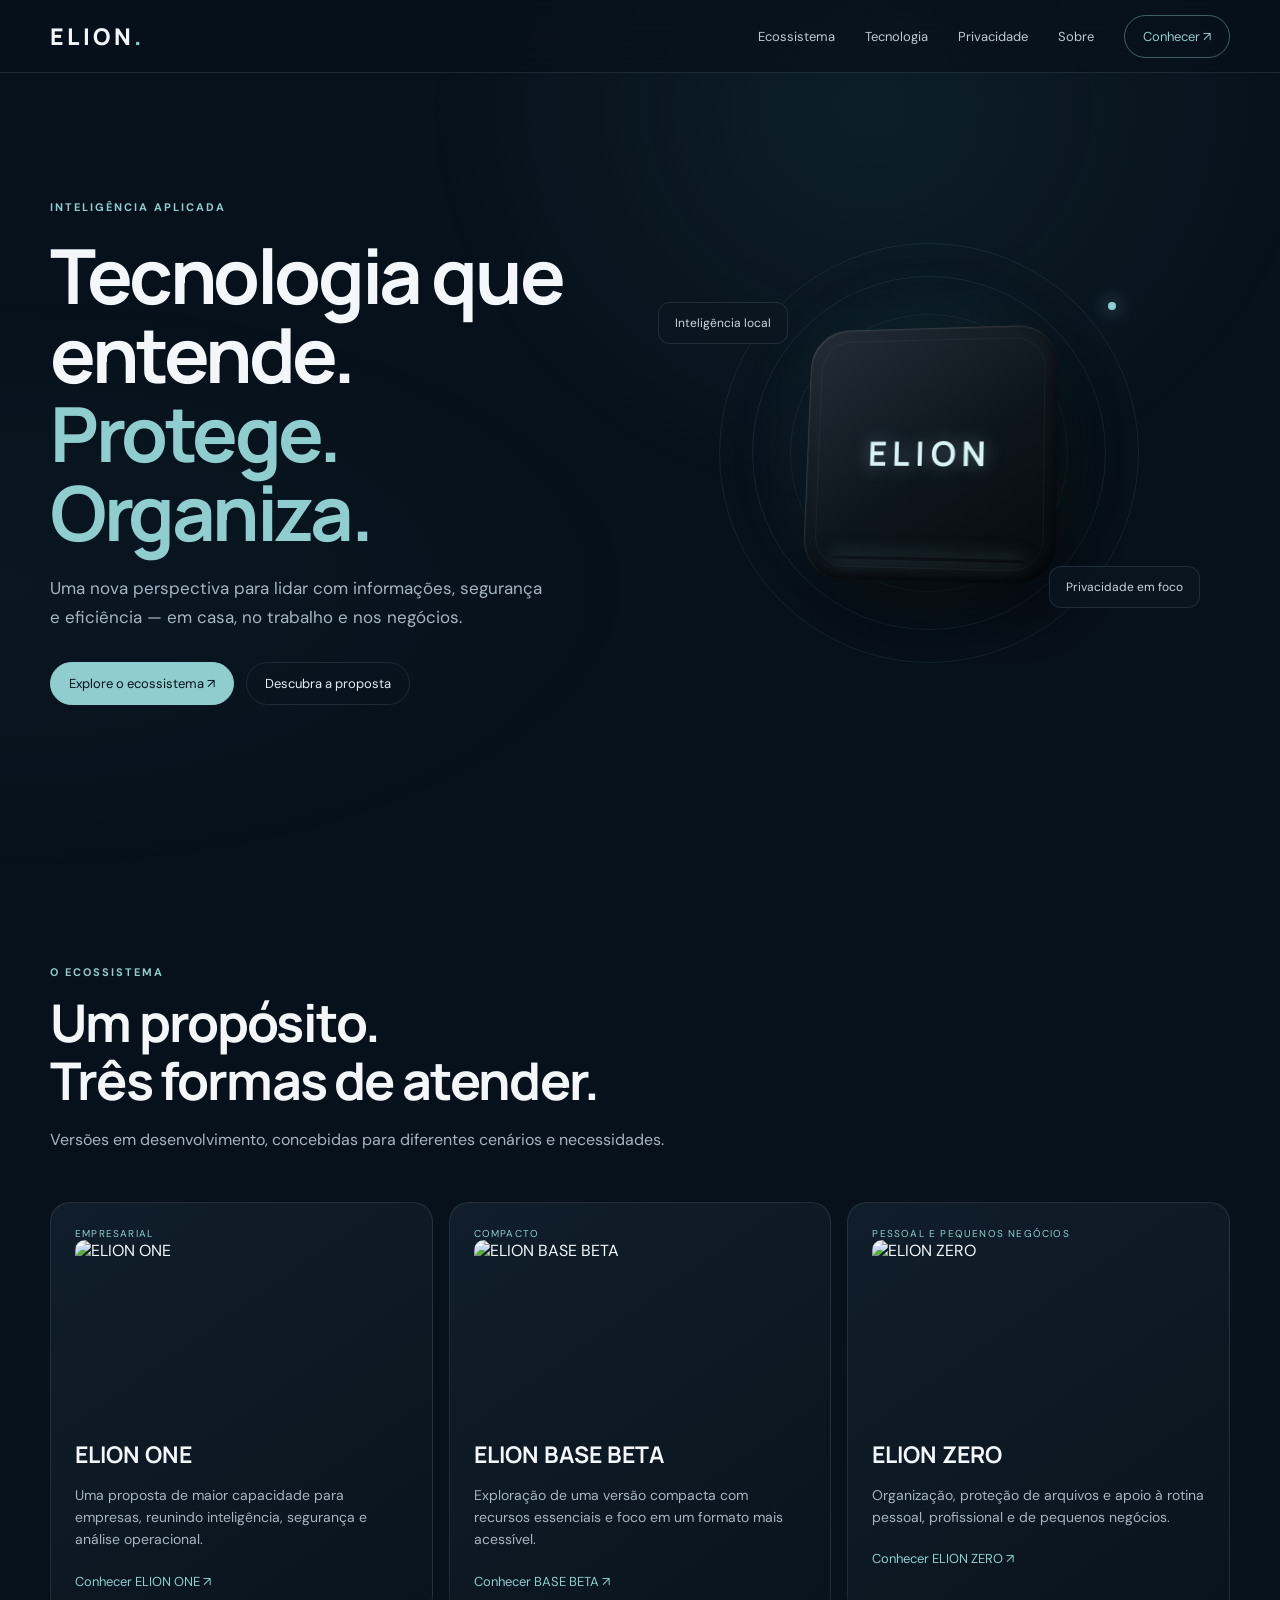
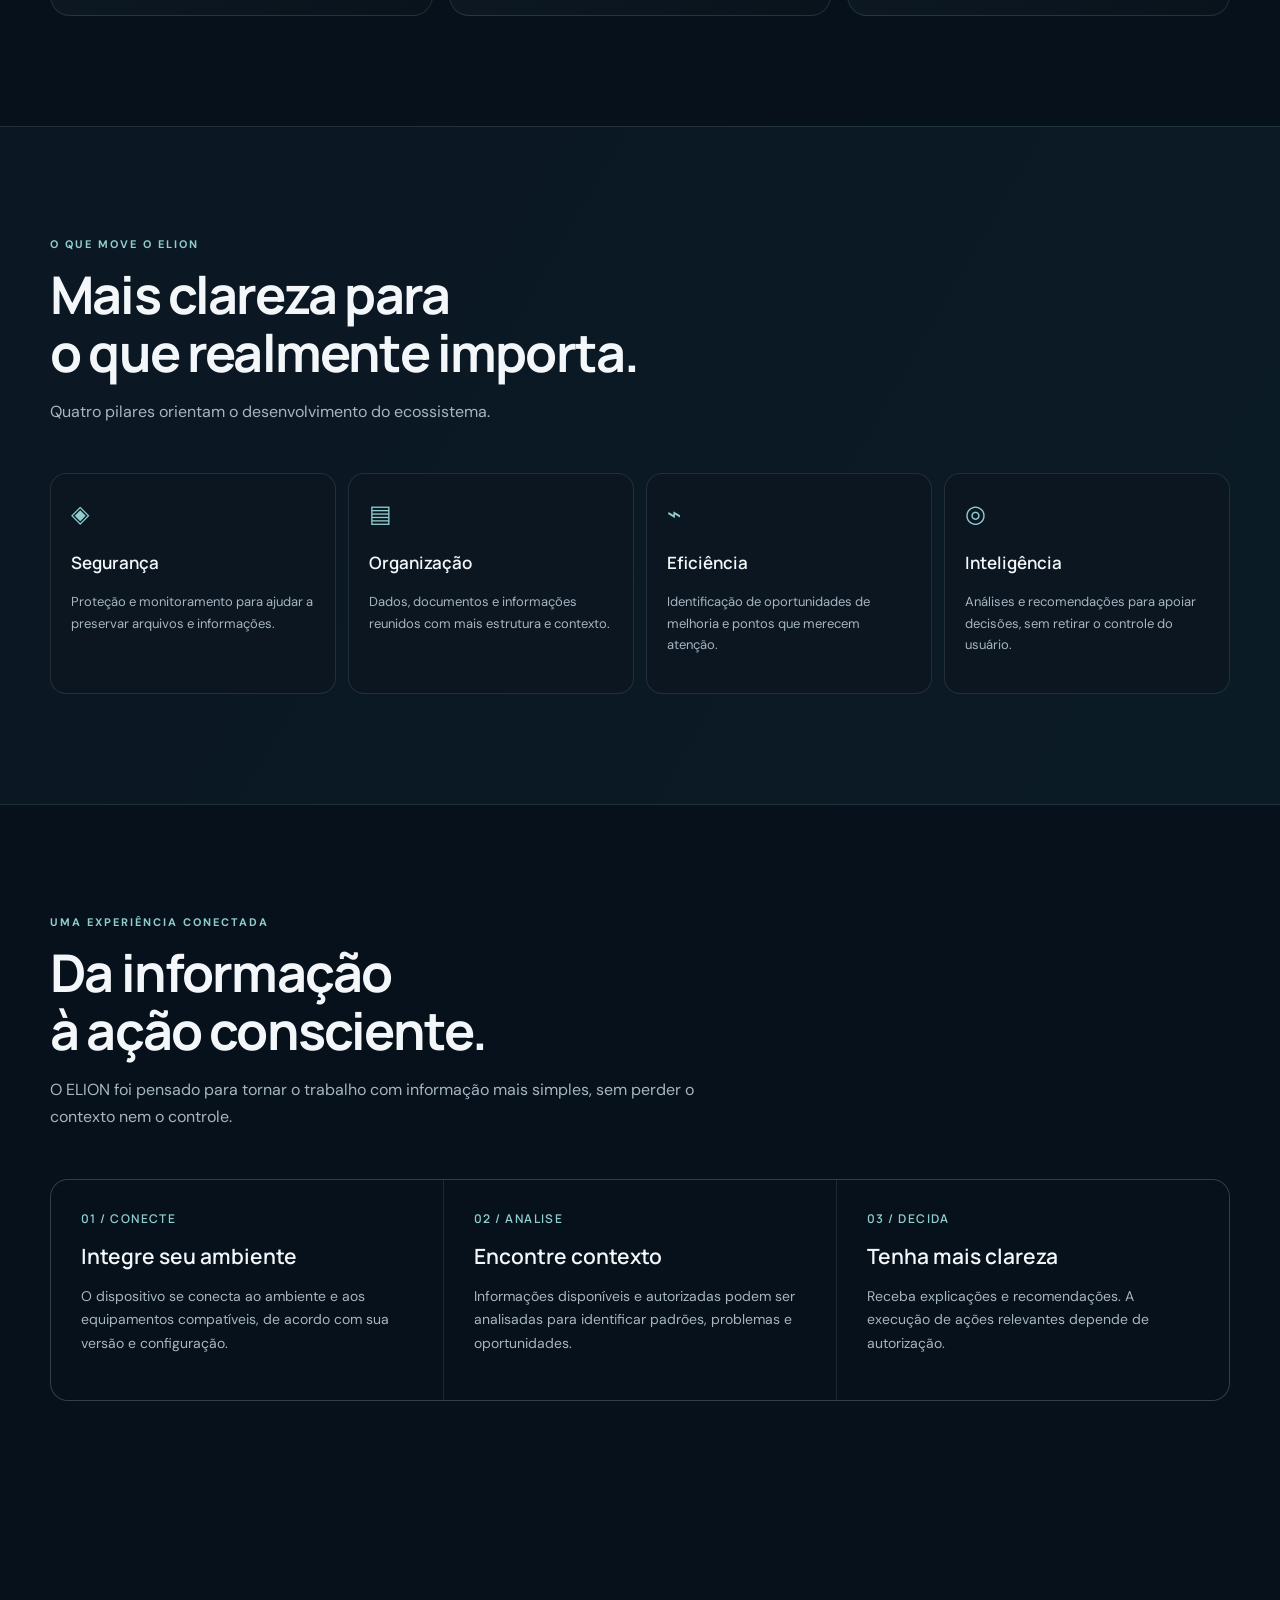
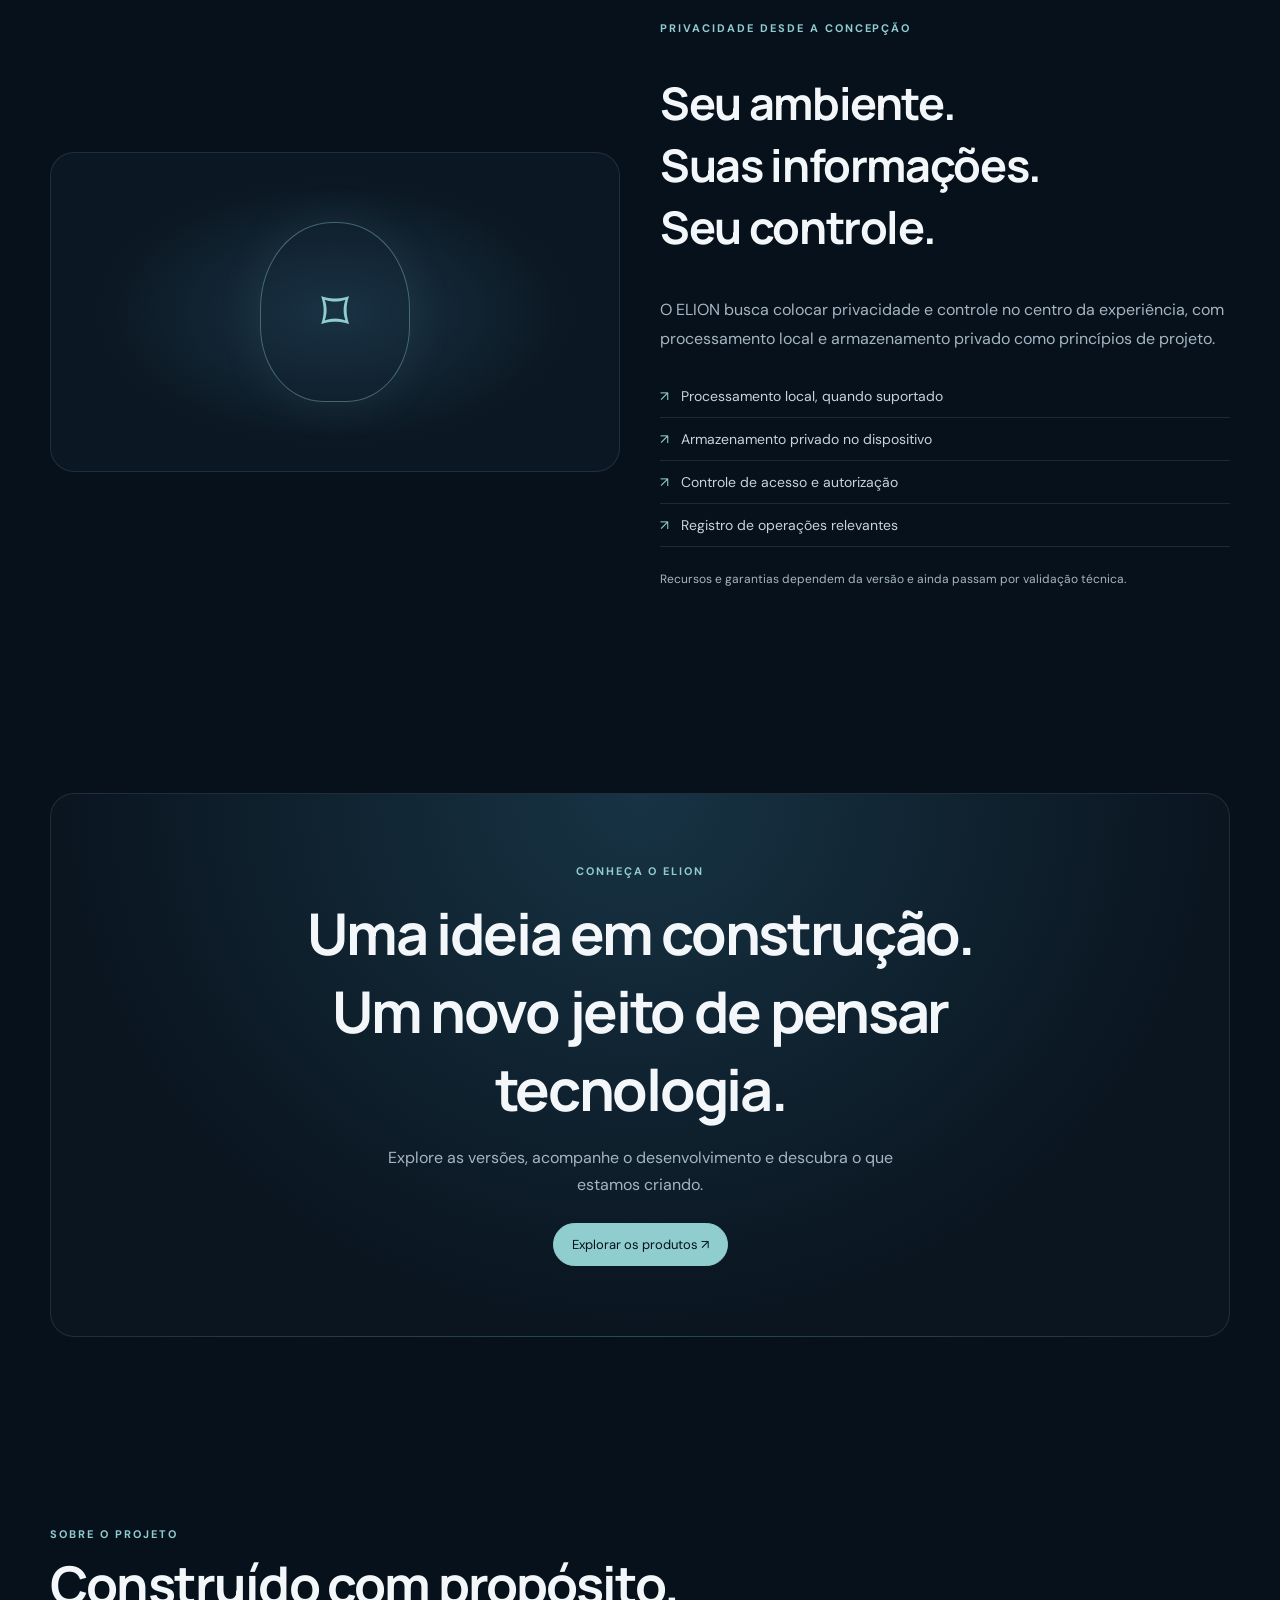
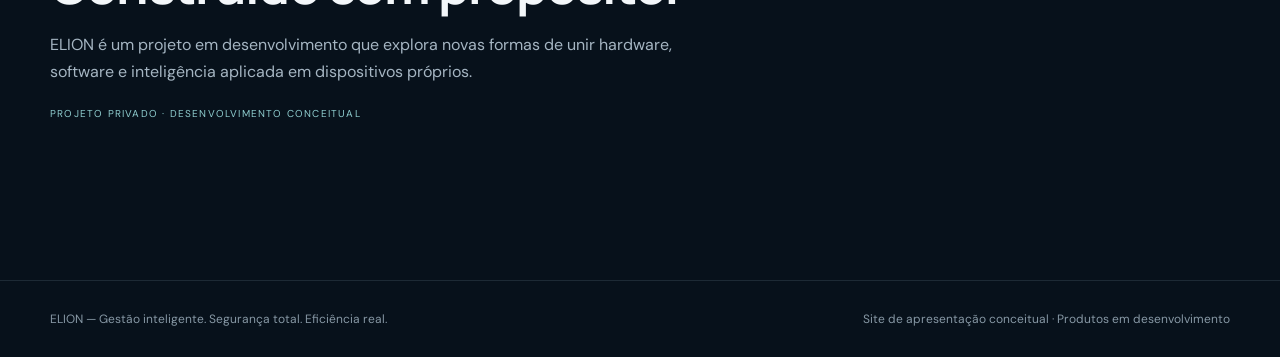
==== commit f2803e20: "Use absolute GitHub Pages paths for product images" ====
--- a/comercial/index.html
+++ b/comercial/index.html
@@ -23,9 +23,9 @@
 <main id="home">
 <section class="hero"><div class="wrap hero-grid"><div class="reveal"><div class="eyebrow">Inteligência aplicada</div><h1>Tecnologia que entende.<br><em>Protege. Organiza.</em></h1><p>Uma nova perspectiva para lidar com informações, segurança e eficiência — em casa, no trabalho e nos negócios.</p><div class="hero-actions"><a class="cta primary" href="#ecosystem">Explore o ecossistema ↗</a><a class="cta ghost" href="#capabilities">Descubra a proposta</a></div></div><div class="visual reveal delay1" aria-label="Ilustração conceitual do dispositivo ELION"><div class="orb"></div><div class="rings"></div><div class="device"><div class="device-logo">ELION</div><div class="device-glow"></div></div><div class="orbit-dot"></div><div class="caption-chip chip1">Inteligência local</div><div class="caption-chip chip2">Privacidade em foco</div></div></div></section>
 <section class="section" id="ecosystem"><div class="wrap"><div class="section-head reveal"><div class="eyebrow">O ecossistema</div><h2>Um propósito.<br>Três formas de atender.</h2><p>Versões em desenvolvimento, concebidas para diferentes cenários e necessidades.</p></div><div class="product-grid">
-<article class="product reveal"><div class="pill">Empresarial</div><div class="pvisual"><img src="./assets/images/elion one.png" alt="ELION ONE"></div><h3>ELION ONE</h3><p>Uma proposta de maior capacidade para empresas, reunindo inteligência, segurança e análise operacional.</p><a class="learn" href="./one/">Conhecer ELION ONE ↗</a></article>
-<article class="product reveal delay1"><div class="pill">Compacto</div><div class="pvisual"><img src="./assets/images/elion base beta.png" alt="ELION BASE BETA"></div><h3>ELION BASE BETA</h3><p>Exploração de uma versão compacta com recursos essenciais e foco em um formato mais acessível.</p><a class="learn" href="./base/">Conhecer BASE BETA ↗</a></article>
-<article class="product reveal delay2"><div class="pill">Pessoal e pequenos negócios</div><div class="pvisual"><img src="./assets/images/elion zero.png" alt="ELION ZERO"></div><h3>ELION ZERO</h3><p>Organização, proteção de arquivos e apoio à rotina pessoal, profissional e de pequenos negócios.</p><a class="learn" href="./zero/">Conhecer ELION ZERO ↗</a></article>
+<article class="product reveal"><div class="pill">Empresarial</div><div class="pvisual"><img src="/ELION-Project/comercial/assets/images/elion%20one.png" alt="ELION ONE"></div><h3>ELION ONE</h3><p>Uma proposta de maior capacidade para empresas, reunindo inteligência, segurança e análise operacional.</p><a class="learn" href="./one/">Conhecer ELION ONE ↗</a></article>
+<article class="product reveal delay1"><div class="pill">Compacto</div><div class="pvisual"><img src="/ELION-Project/comercial/assets/images/elion%20base%20beta.png" alt="ELION BASE BETA"></div><h3>ELION BASE BETA</h3><p>Exploração de uma versão compacta com recursos essenciais e foco em um formato mais acessível.</p><a class="learn" href="./base/">Conhecer BASE BETA ↗</a></article>
+<article class="product reveal delay2"><div class="pill">Pessoal e pequenos negócios</div><div class="pvisual"><img src="/ELION-Project/comercial/assets/images/elion%20zero.png" alt="ELION ZERO"></div><h3>ELION ZERO</h3><p>Organização, proteção de arquivos e apoio à rotina pessoal, profissional e de pequenos negócios.</p><a class="learn" href="./zero/">Conhecer ELION ZERO ↗</a></article>
 </div></div></section>
 <section class="section featureband" id="capabilities"><div class="wrap"><div class="section-head reveal"><div class="eyebrow">O que move o ELION</div><h2>Mais clareza para<br>o que realmente importa.</h2><p>Quatro pilares orientam o desenvolvimento do ecossistema.</p></div><div class="feature-grid">
 <div class="feature reveal"><div class="symbol">◈</div><h3>Segurança</h3><p>Proteção e monitoramento para ajudar a preservar arquivos e informações.</p></div>
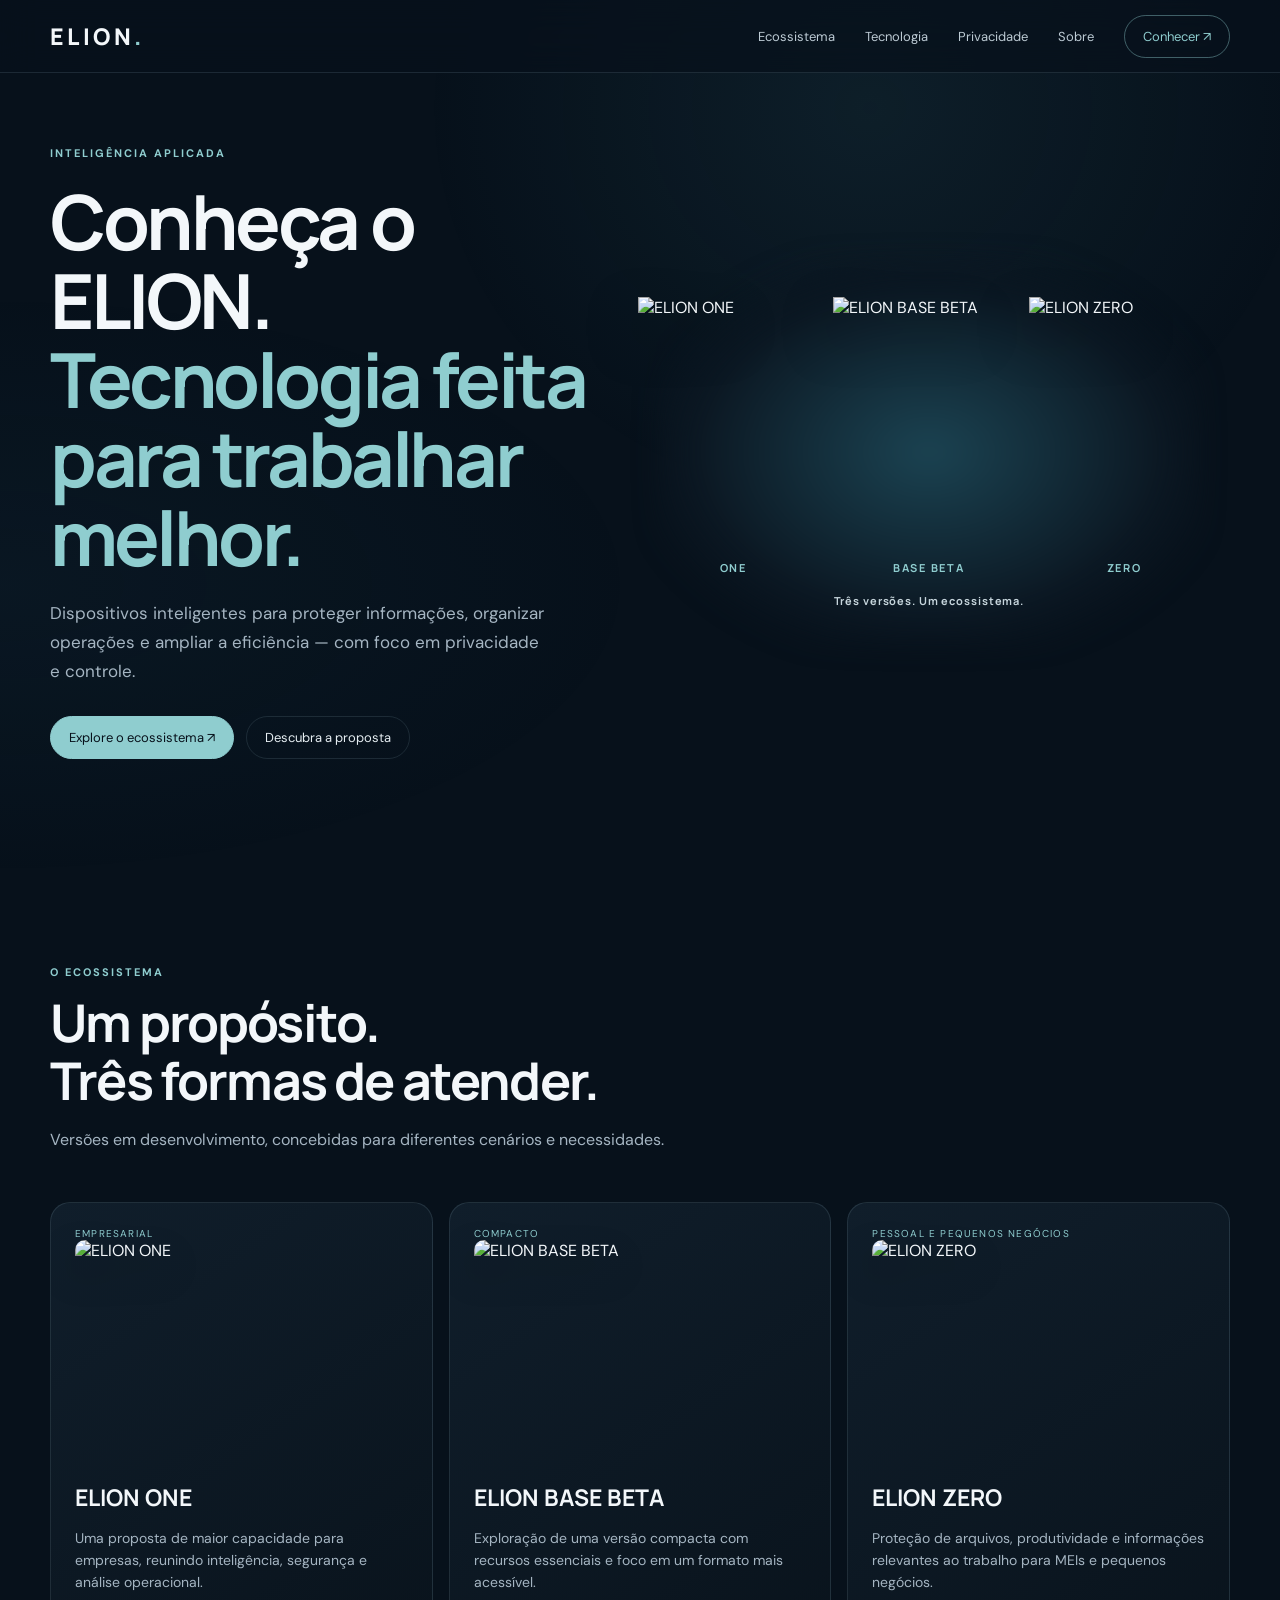
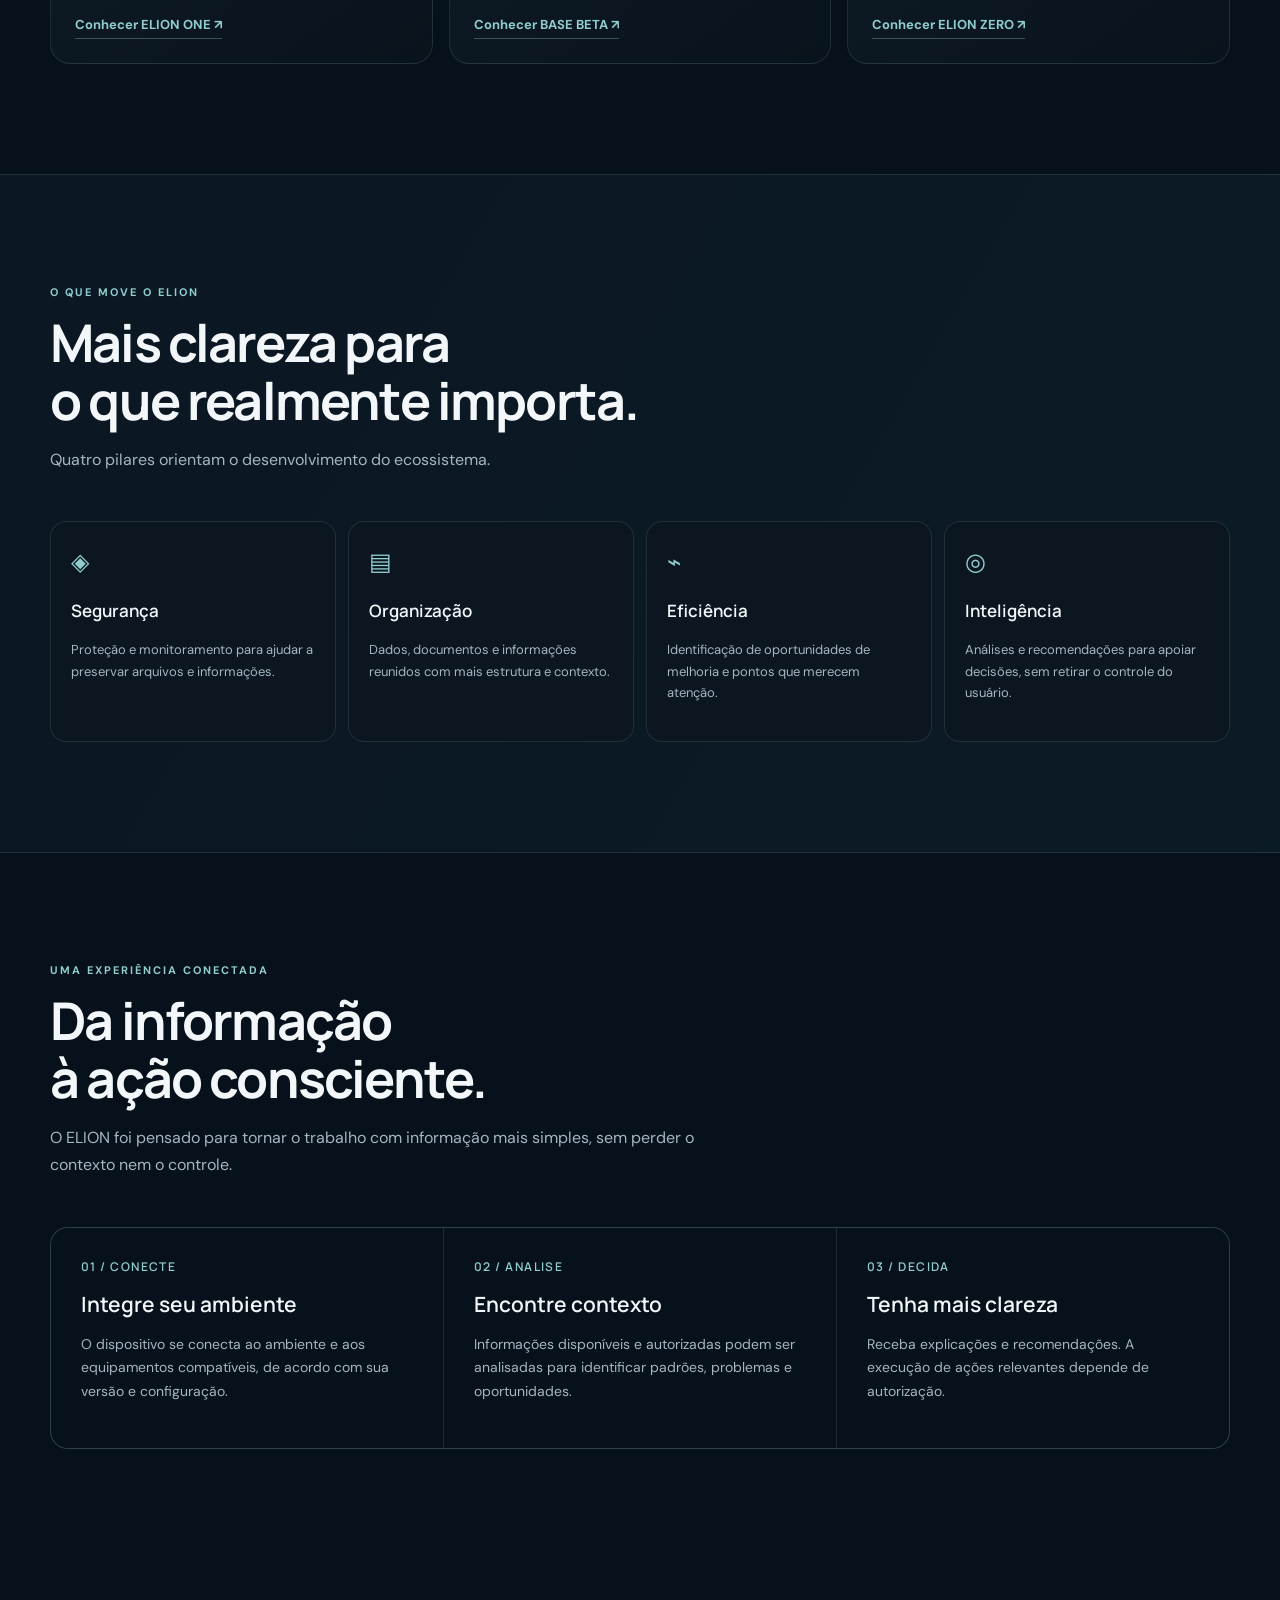
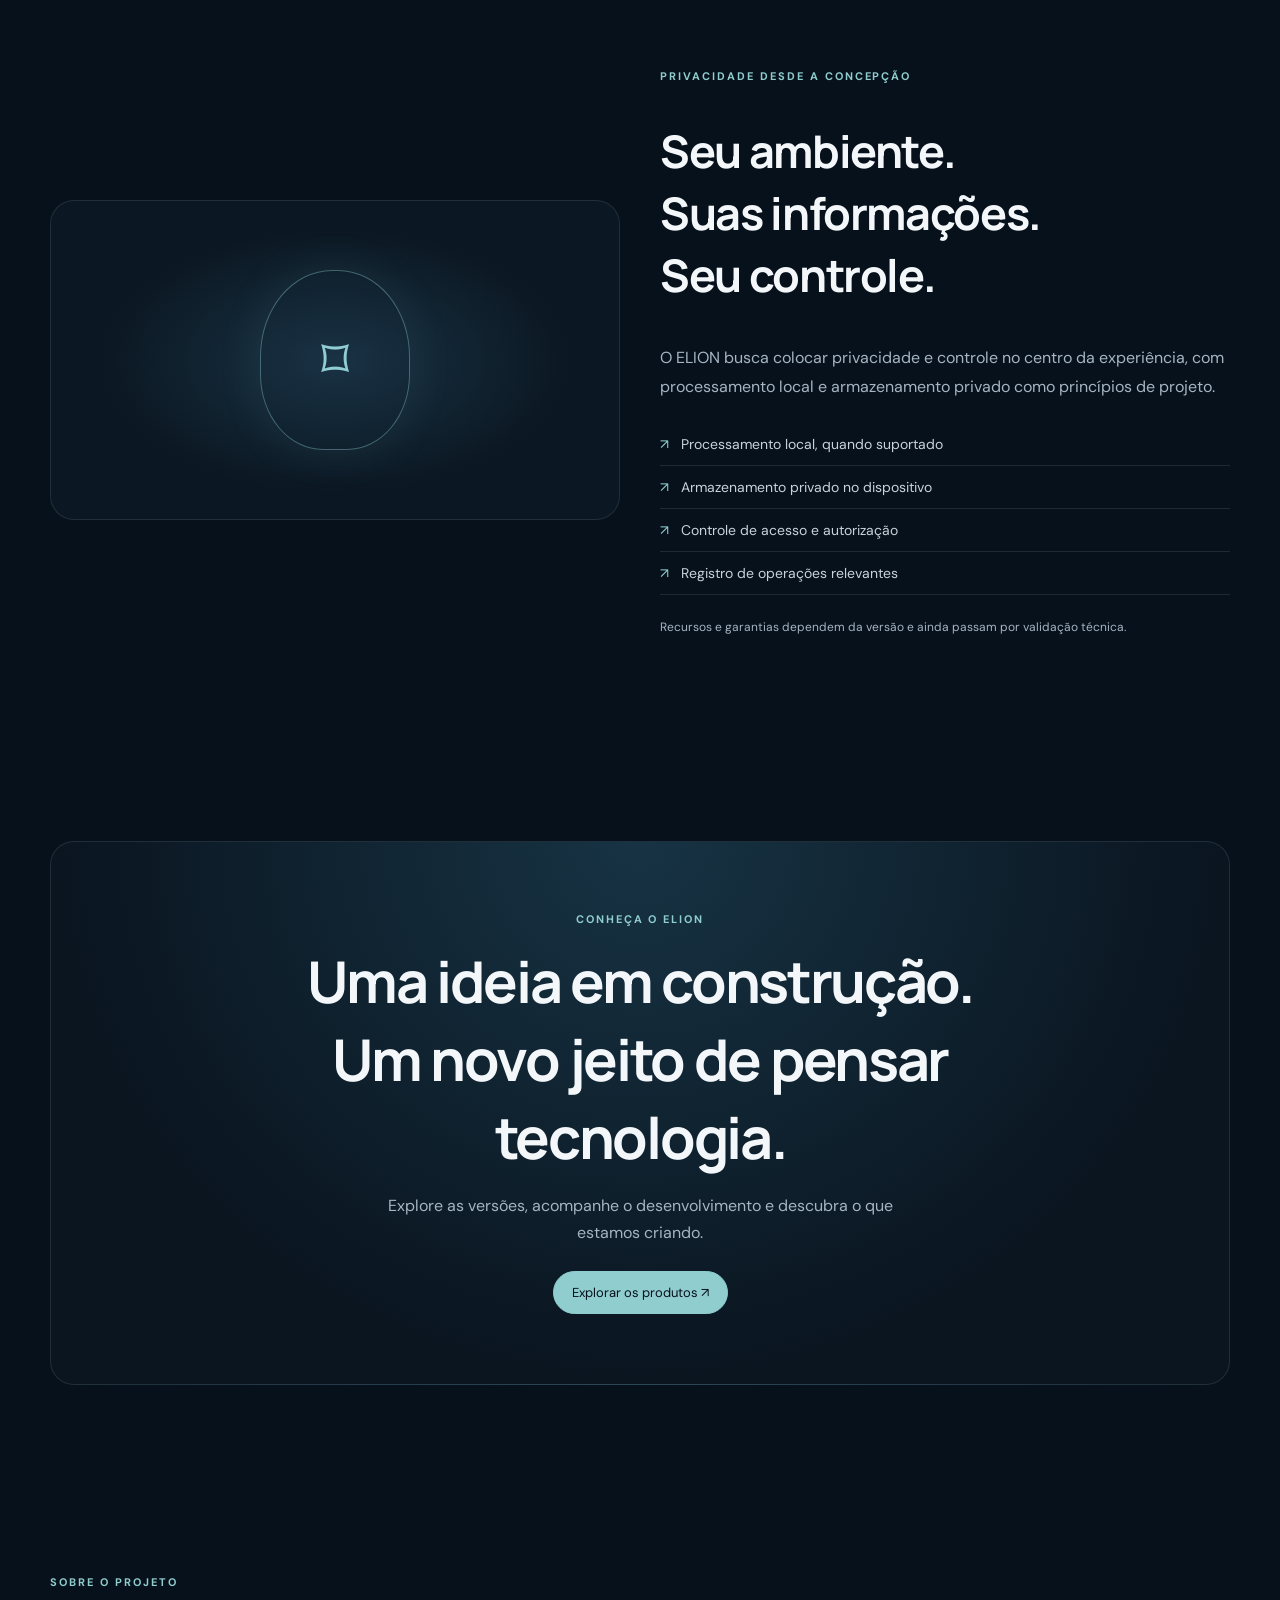
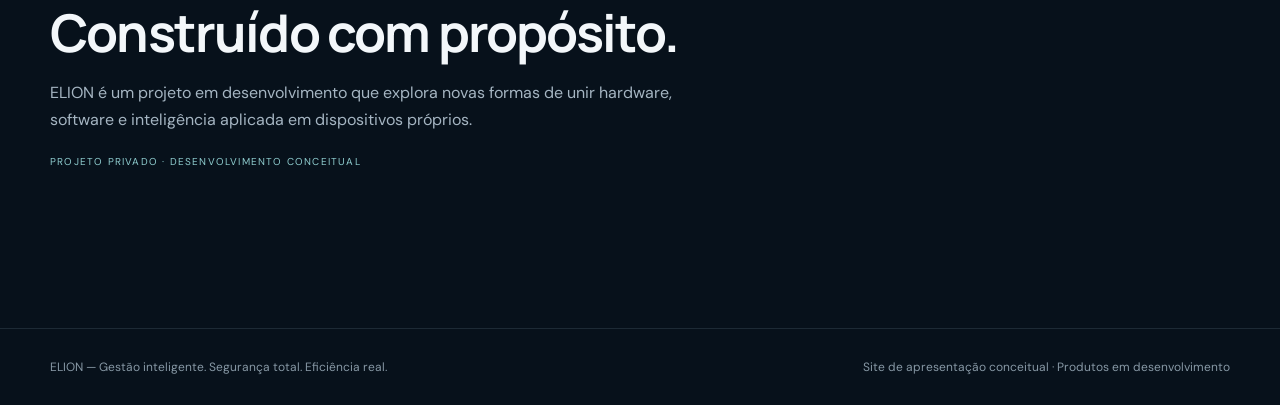
==== commit cb70461d: "Refine ELION product storefront presentation" ====
--- a/comercial/index.html
+++ b/comercial/index.html
@@ -16,16 +16,20 @@
 @media(max-width:900px){.hero-grid{grid-template-columns:1fr}.hero{min-height:auto;padding-top:120px}.visual{min-height:380px}.rings,.orb{width:330px;height:330px}.product-grid{grid-template-columns:1fr 1fr}.feature-grid{grid-template-columns:1fr 1fr}.privacy{grid-template-columns:1fr}.steps{grid-template-columns:1fr}.links{gap:16px}}
 @media(max-width:620px){.wrap{width:min(var(--max),calc(100% - 32px))}.navin{height:64px}.links{display:none;position:absolute;top:64px;left:0;right:0;background:#091420;border-bottom:1px solid var(--line);padding:22px;flex-direction:column;align-items:flex-start}.links.open{display:flex}.menu{display:block}.links .cta{margin-top:4px}.hero h1{font-size:43px}.hero p{font-size:15px}.visual{min-height:330px}.device{width:200px;height:200px;border-radius:32px}.device-logo{font-size:26px}.rings,.orb{width:285px;height:285px}.caption-chip{font-size:10px;padding:9px 12px}.chip1{left:0}.chip2{right:0}.section{padding:75px 0}.product-grid{grid-template-columns:1fr}.product{min-height:350px}.feature-grid{grid-template-columns:1fr}.feature{padding:22px}.privacy-visual{min-height:260px}.closebox{padding:48px 22px}.footin{flex-direction:column}}
 @media(prefers-reduced-motion:reduce){*,*:before,*:after{animation:none!important;transition:none!important;scroll-behavior:auto!important}.reveal{opacity:1;transform:none}}
+
+/* Product-catalog presentation */
+.product-showcase{min-height:480px;display:flex;flex-direction:column;justify-content:center;perspective:none;padding:22px 10px}.showcase-glow{position:absolute;inset:10% 5%;background:radial-gradient(ellipse,#1b4352 0%,#0b1722 62%,transparent 78%);filter:blur(12px)}.showcase-products{position:relative;display:grid;grid-template-columns:repeat(3,minmax(0,1fr));gap:4px;align-items:end;width:100%}.showcase-products a{display:flex;flex-direction:column;align-items:center;gap:8px;min-width:0}.showcase-products img{width:100%;height:255px;object-fit:contain;filter:drop-shadow(0 22px 24px #0008);transition:transform .3s}.showcase-products a:hover img{transform:translateY(-7px)}.showcase-products span,.showcase-caption{font:700 11px Manrope;letter-spacing:.16em;color:var(--cyan)}.showcase-caption{position:relative;text-align:center;margin-top:18px;color:#c6d5dc;letter-spacing:.08em}.product{min-height:430px}.product .pvisual{height:225px}.product .pvisual img{filter:drop-shadow(0 15px 18px #0006)}.product h3{margin-top:16px}.product .learn{font-weight:700;border-bottom:1px solid #8fcdcf55;padding-bottom:5px}
+@media(max-width:620px){.product-showcase{min-height:350px;padding:8px 0}.showcase-products img{height:180px}.showcase-products span{font-size:9px}.product .pvisual{height:210px}}
 </style>
 </head>
 <body>
 <header class="nav"><div class="wrap navin"><a class="logo" href="#home">ELION<span>.</span></a><nav class="links" id="navlinks"><a href="#ecosystem">Ecossistema</a><a href="#capabilities">Tecnologia</a><a href="#privacy">Privacidade</a><a href="#about">Sobre</a><a class="cta" href="#explore">Conhecer ↗</a></nav><button class="menu" aria-label="Abrir menu" id="menubtn">☰</button></div></header>
 <main id="home">
-<section class="hero"><div class="wrap hero-grid"><div class="reveal"><div class="eyebrow">Inteligência aplicada</div><h1>Tecnologia que entende.<br><em>Protege. Organiza.</em></h1><p>Uma nova perspectiva para lidar com informações, segurança e eficiência — em casa, no trabalho e nos negócios.</p><div class="hero-actions"><a class="cta primary" href="#ecosystem">Explore o ecossistema ↗</a><a class="cta ghost" href="#capabilities">Descubra a proposta</a></div></div><div class="visual reveal delay1" aria-label="Ilustração conceitual do dispositivo ELION"><div class="orb"></div><div class="rings"></div><div class="device"><div class="device-logo">ELION</div><div class="device-glow"></div></div><div class="orbit-dot"></div><div class="caption-chip chip1">Inteligência local</div><div class="caption-chip chip2">Privacidade em foco</div></div></div></section>
+<section class="hero"><div class="wrap hero-grid"><div class="reveal"><div class="eyebrow">Inteligência aplicada</div><h1>Conheça o ELION.<br><em>Tecnologia feita para trabalhar melhor.</em></h1><p>Dispositivos inteligentes para proteger informações, organizar operações e ampliar a eficiência — com foco em privacidade e controle.</p><div class="hero-actions"><a class="cta primary" href="#ecosystem">Explore o ecossistema ↗</a><a class="cta ghost" href="#capabilities">Descubra a proposta</a></div></div><div class="visual product-showcase reveal delay1" aria-label="Imagens conceituais dos três dispositivos ELION"><div class="showcase-glow"></div><div class="showcase-products"><a href="./one/"><img src="/ELION-Project/comercial/assets/images/elion%20one.png" alt="ELION ONE"><span>ONE</span></a><a href="./base/"><img src="/ELION-Project/comercial/assets/images/elion%20base%20beta.png" alt="ELION BASE BETA"><span>BASE BETA</span></a><a href="./zero/"><img src="/ELION-Project/comercial/assets/images/elion%20zero.png" alt="ELION ZERO"><span>ZERO</span></a></div><div class="showcase-caption">Três versões. Um ecossistema.</div></div></div></section>
 <section class="section" id="ecosystem"><div class="wrap"><div class="section-head reveal"><div class="eyebrow">O ecossistema</div><h2>Um propósito.<br>Três formas de atender.</h2><p>Versões em desenvolvimento, concebidas para diferentes cenários e necessidades.</p></div><div class="product-grid">
 <article class="product reveal"><div class="pill">Empresarial</div><div class="pvisual"><img src="/ELION-Project/comercial/assets/images/elion%20one.png" alt="ELION ONE"></div><h3>ELION ONE</h3><p>Uma proposta de maior capacidade para empresas, reunindo inteligência, segurança e análise operacional.</p><a class="learn" href="./one/">Conhecer ELION ONE ↗</a></article>
 <article class="product reveal delay1"><div class="pill">Compacto</div><div class="pvisual"><img src="/ELION-Project/comercial/assets/images/elion%20base%20beta.png" alt="ELION BASE BETA"></div><h3>ELION BASE BETA</h3><p>Exploração de uma versão compacta com recursos essenciais e foco em um formato mais acessível.</p><a class="learn" href="./base/">Conhecer BASE BETA ↗</a></article>
-<article class="product reveal delay2"><div class="pill">Pessoal e pequenos negócios</div><div class="pvisual"><img src="/ELION-Project/comercial/assets/images/elion%20zero.png" alt="ELION ZERO"></div><h3>ELION ZERO</h3><p>Organização, proteção de arquivos e apoio à rotina pessoal, profissional e de pequenos negócios.</p><a class="learn" href="./zero/">Conhecer ELION ZERO ↗</a></article>
+<article class="product reveal delay2"><div class="pill">Pessoal e pequenos negócios</div><div class="pvisual"><img src="/ELION-Project/comercial/assets/images/elion%20zero.png" alt="ELION ZERO"></div><h3>ELION ZERO</h3><p>Proteção de arquivos, produtividade e informações relevantes ao trabalho para MEIs e pequenos negócios.</p><a class="learn" href="./zero/">Conhecer ELION ZERO ↗</a></article>
 </div></div></section>
 <section class="section featureband" id="capabilities"><div class="wrap"><div class="section-head reveal"><div class="eyebrow">O que move o ELION</div><h2>Mais clareza para<br>o que realmente importa.</h2><p>Quatro pilares orientam o desenvolvimento do ecossistema.</p></div><div class="feature-grid">
 <div class="feature reveal"><div class="symbol">◈</div><h3>Segurança</h3><p>Proteção e monitoramento para ajudar a preservar arquivos e informações.</p></div>
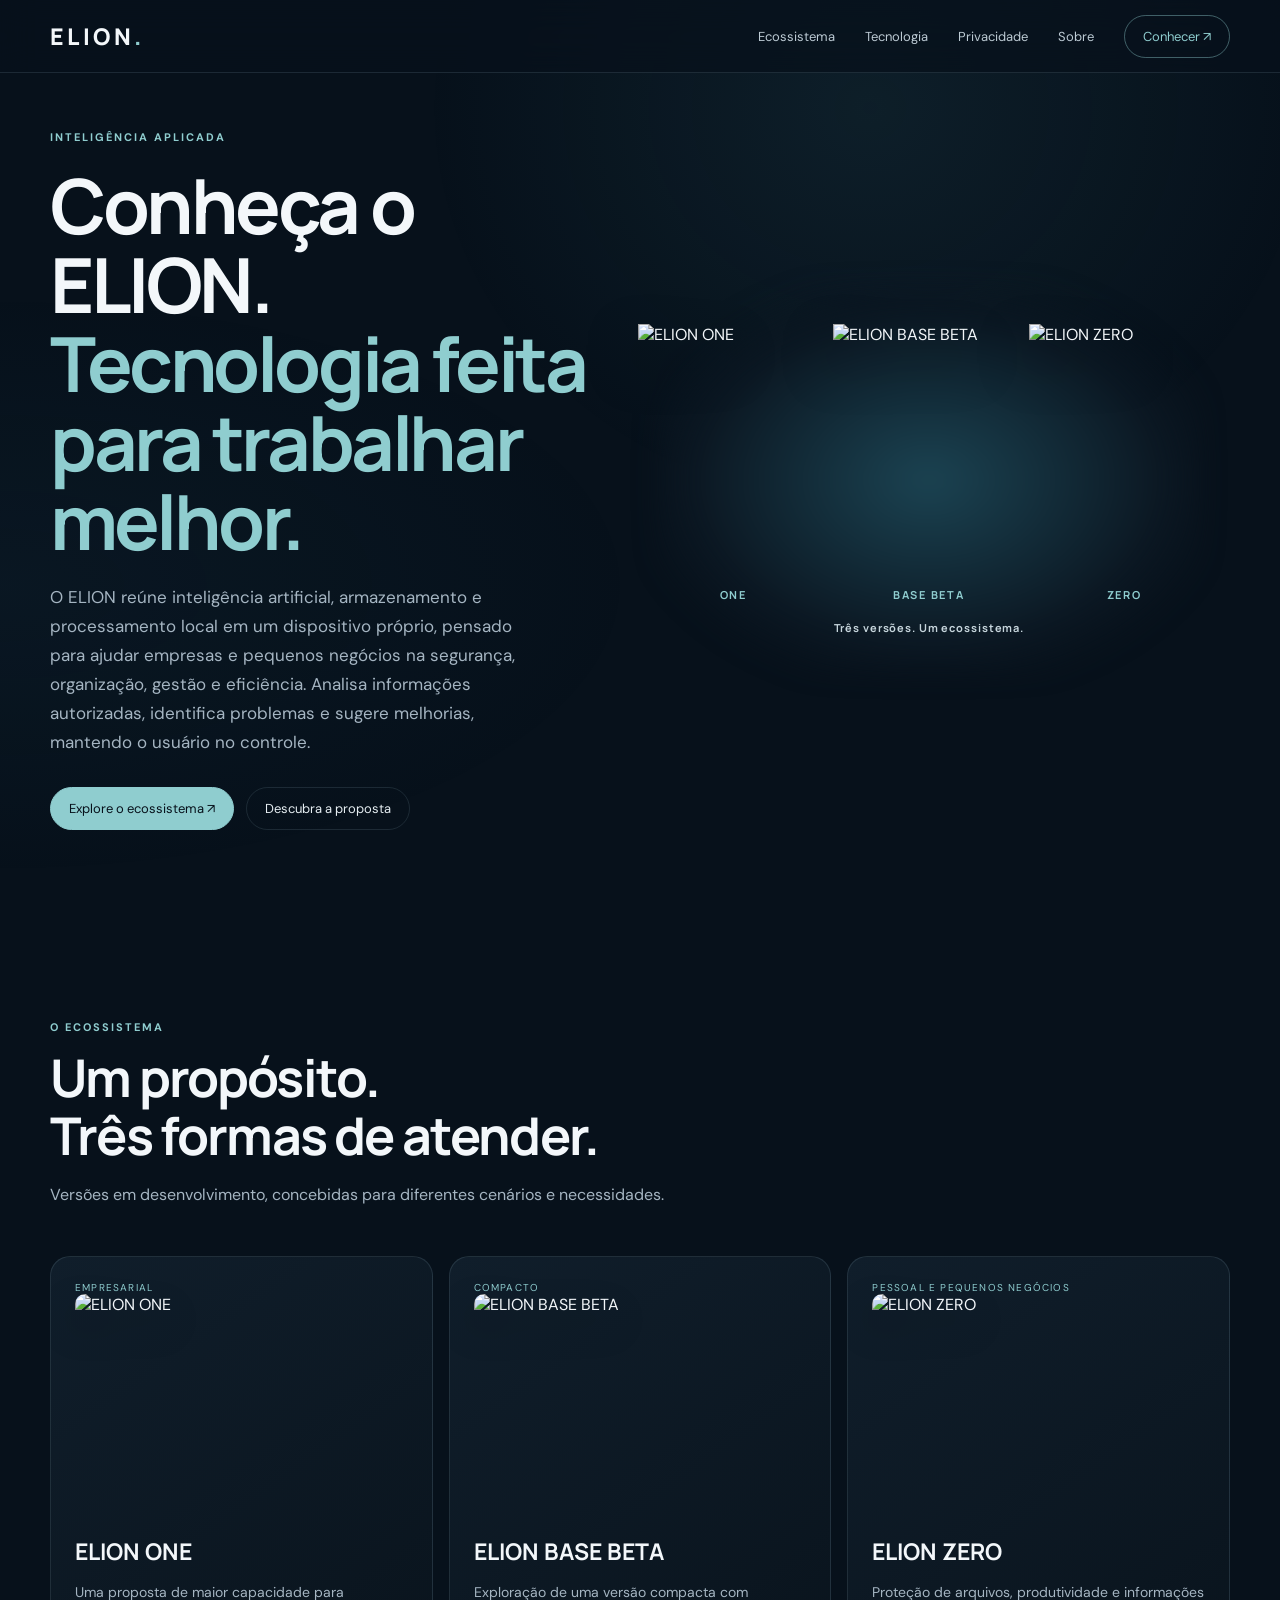
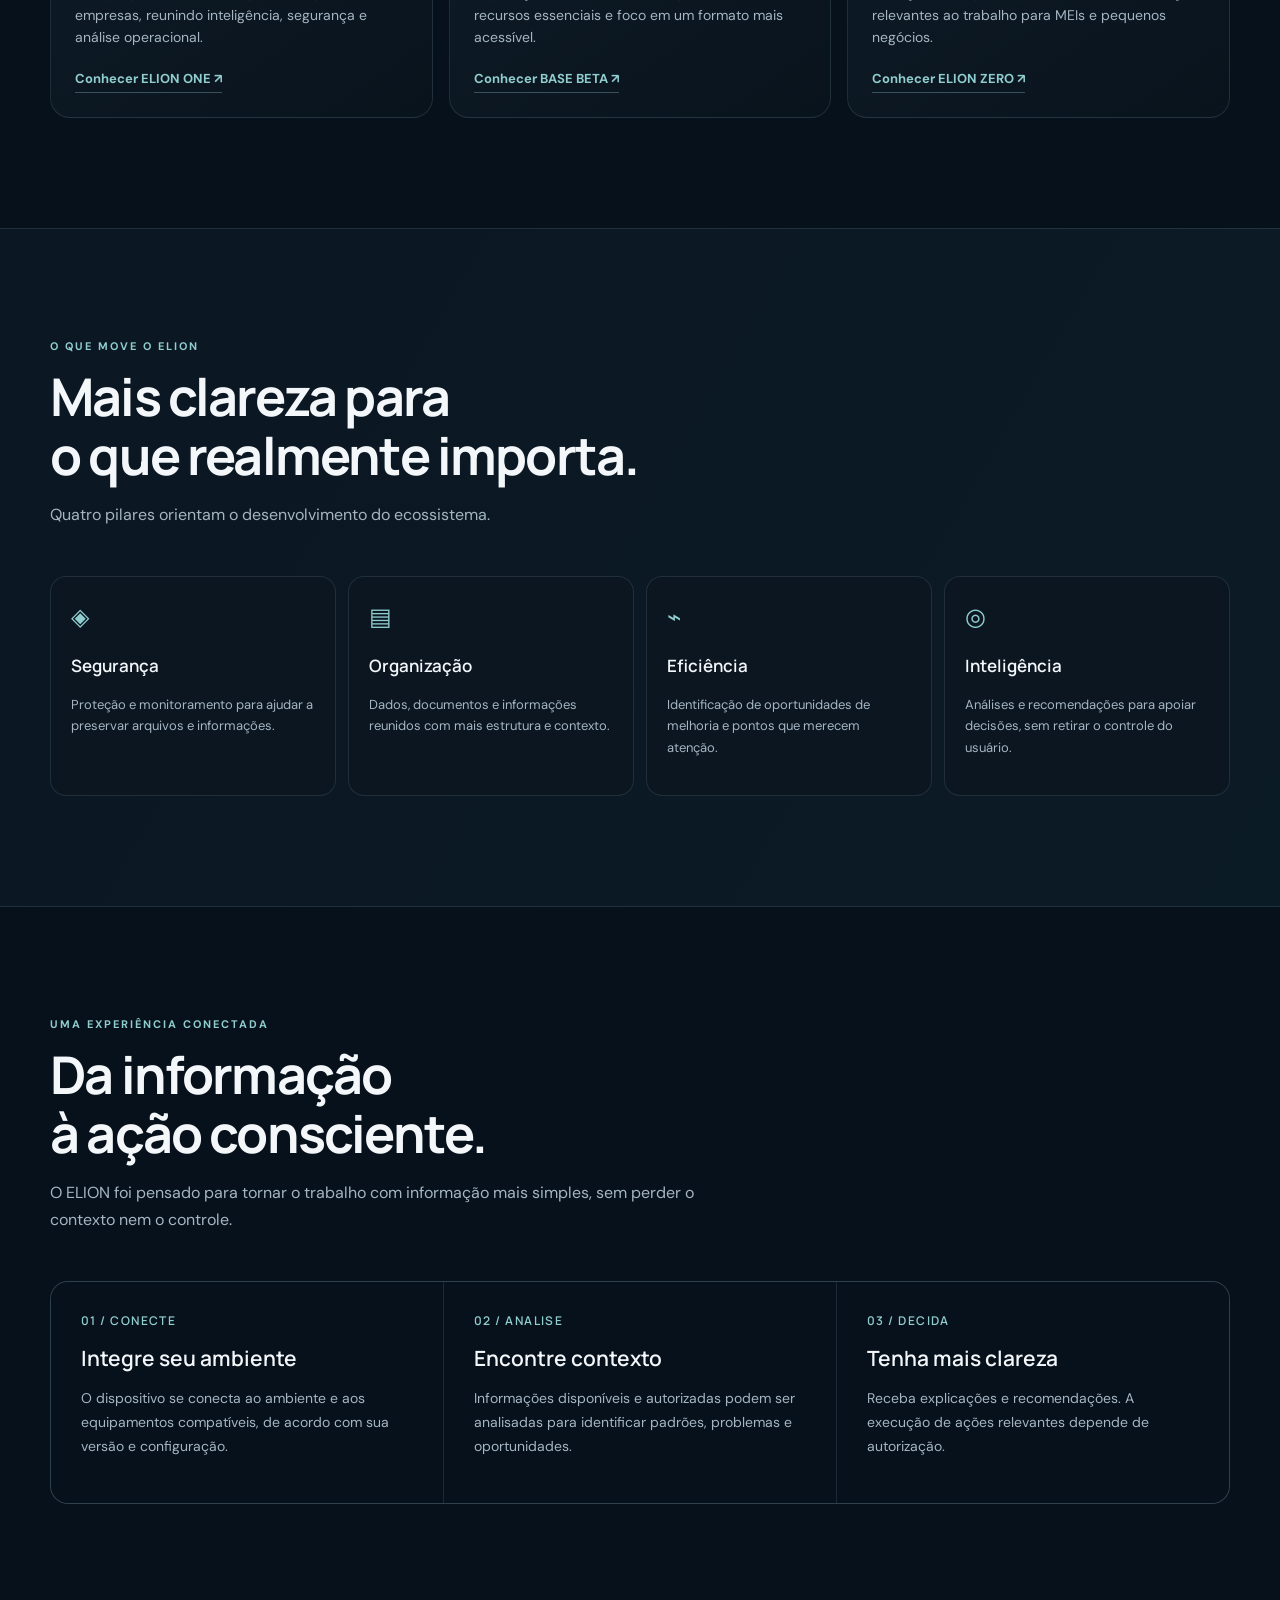
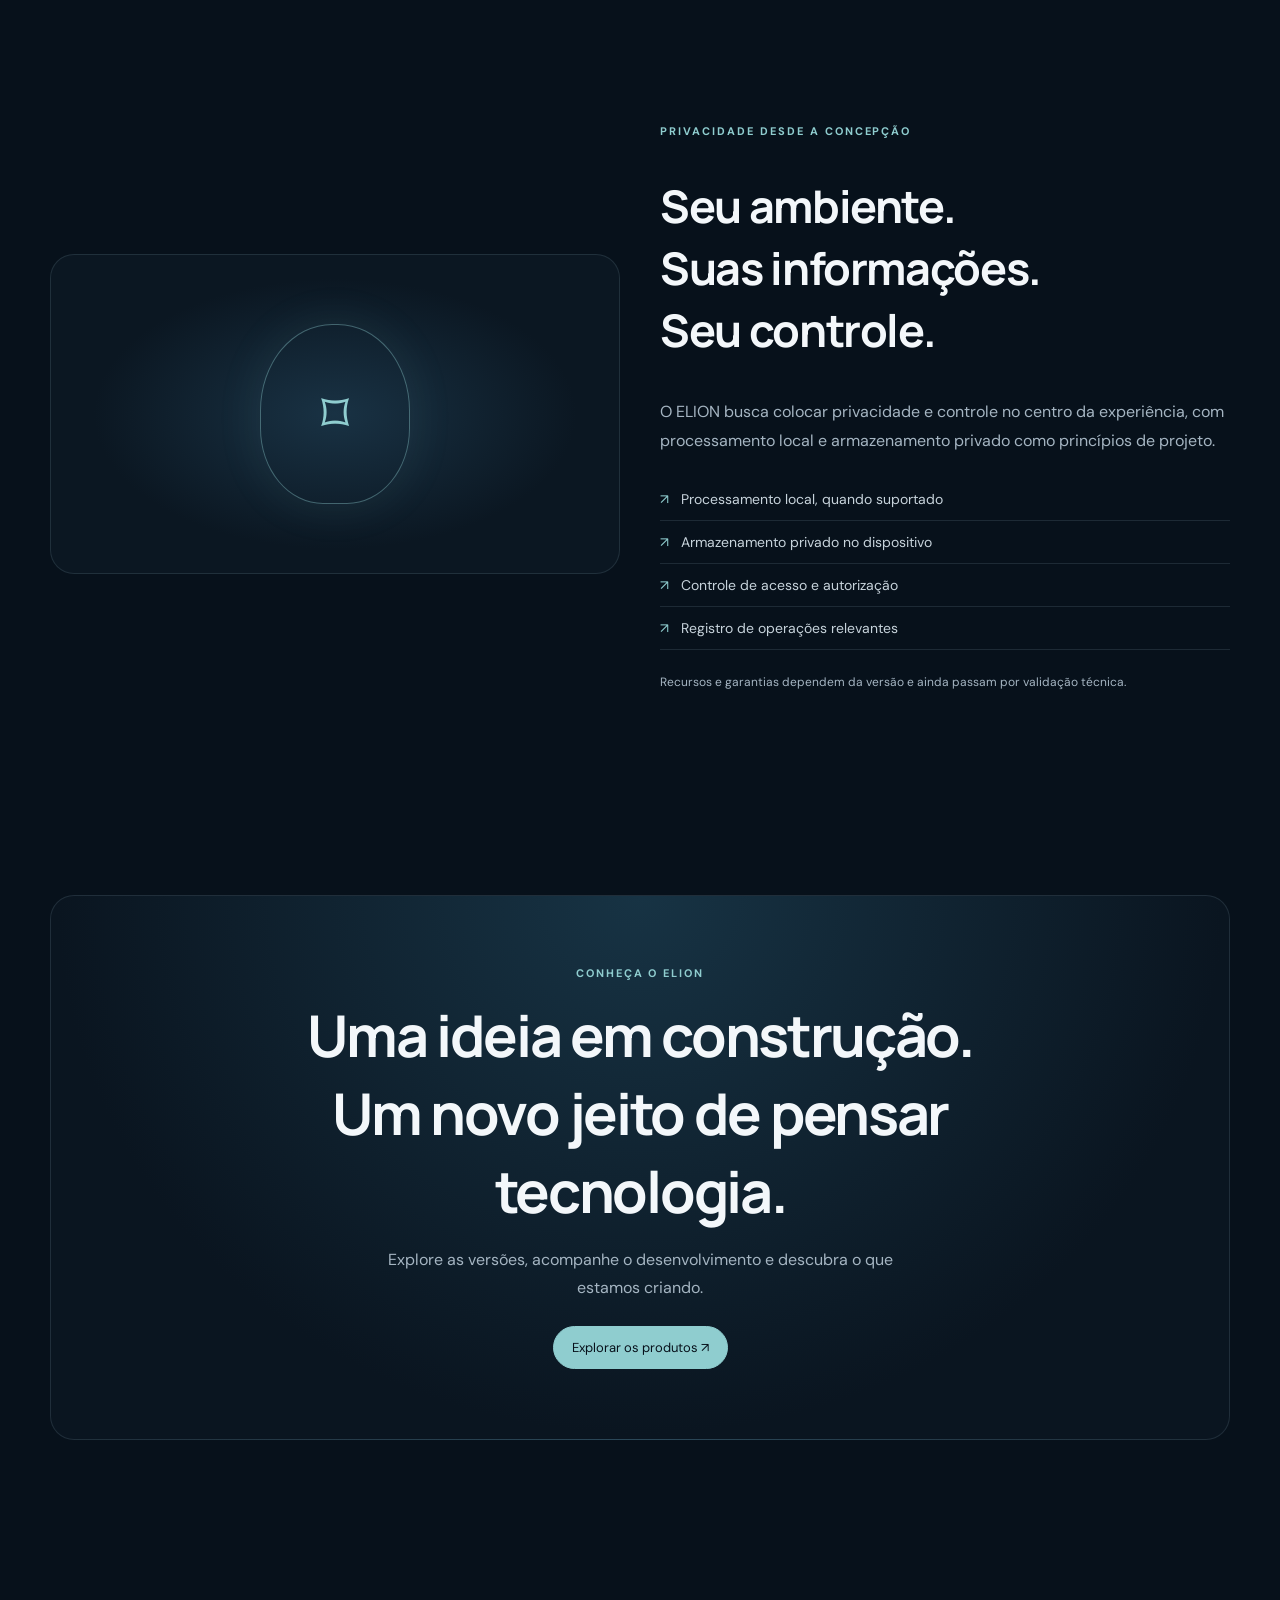
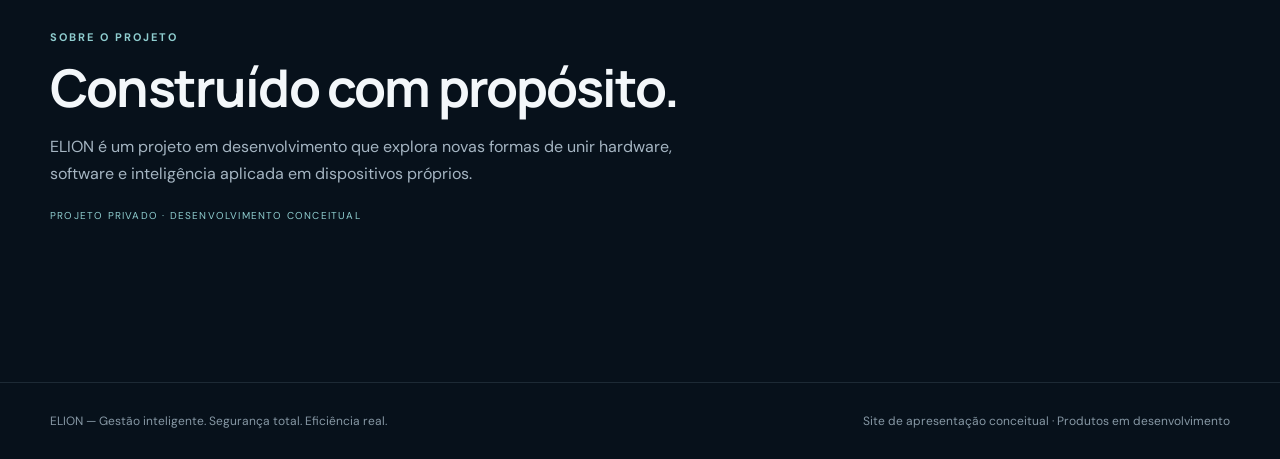
==== commit 4c816f7e: "Atualiza resumo comercial do ELION" ====
--- a/comercial/index.html
+++ b/comercial/index.html
@@ -25,7 +25,7 @@
 <body>
 <header class="nav"><div class="wrap navin"><a class="logo" href="#home">ELION<span>.</span></a><nav class="links" id="navlinks"><a href="#ecosystem">Ecossistema</a><a href="#capabilities">Tecnologia</a><a href="#privacy">Privacidade</a><a href="#about">Sobre</a><a class="cta" href="#explore">Conhecer ↗</a></nav><button class="menu" aria-label="Abrir menu" id="menubtn">☰</button></div></header>
 <main id="home">
-<section class="hero"><div class="wrap hero-grid"><div class="reveal"><div class="eyebrow">Inteligência aplicada</div><h1>Conheça o ELION.<br><em>Tecnologia feita para trabalhar melhor.</em></h1><p>Dispositivos inteligentes para proteger informações, organizar operações e ampliar a eficiência — com foco em privacidade e controle.</p><div class="hero-actions"><a class="cta primary" href="#ecosystem">Explore o ecossistema ↗</a><a class="cta ghost" href="#capabilities">Descubra a proposta</a></div></div><div class="visual product-showcase reveal delay1" aria-label="Imagens conceituais dos três dispositivos ELION"><div class="showcase-glow"></div><div class="showcase-products"><a href="./one/"><img src="/ELION-Project/comercial/assets/images/elion%20one.png" alt="ELION ONE"><span>ONE</span></a><a href="./base/"><img src="/ELION-Project/comercial/assets/images/elion%20base%20beta.png" alt="ELION BASE BETA"><span>BASE BETA</span></a><a href="./zero/"><img src="/ELION-Project/comercial/assets/images/elion%20zero.png" alt="ELION ZERO"><span>ZERO</span></a></div><div class="showcase-caption">Três versões. Um ecossistema.</div></div></div></section>
+<section class="hero"><div class="wrap hero-grid"><div class="reveal"><div class="eyebrow">Inteligência aplicada</div><h1>Conheça o ELION.<br><em>Tecnologia feita para trabalhar melhor.</em></h1><p>O ELION reúne inteligência artificial, armazenamento e processamento local em um dispositivo próprio, pensado para ajudar empresas e pequenos negócios na segurança, organização, gestão e eficiência. Analisa informações autorizadas, identifica problemas e sugere melhorias, mantendo o usuário no controle.</p><div class="hero-actions"><a class="cta primary" href="#ecosystem">Explore o ecossistema ↗</a><a class="cta ghost" href="#capabilities">Descubra a proposta</a></div></div><div class="visual product-showcase reveal delay1" aria-label="Imagens conceituais dos três dispositivos ELION"><div class="showcase-glow"></div><div class="showcase-products"><a href="./one/"><img src="/ELION-Project/comercial/assets/images/elion%20one.png" alt="ELION ONE"><span>ONE</span></a><a href="./base/"><img src="/ELION-Project/comercial/assets/images/elion%20base%20beta.png" alt="ELION BASE BETA"><span>BASE BETA</span></a><a href="./zero/"><img src="/ELION-Project/comercial/assets/images/elion%20zero.png" alt="ELION ZERO"><span>ZERO</span></a></div><div class="showcase-caption">Três versões. Um ecossistema.</div></div></div></section>
 <section class="section" id="ecosystem"><div class="wrap"><div class="section-head reveal"><div class="eyebrow">O ecossistema</div><h2>Um propósito.<br>Três formas de atender.</h2><p>Versões em desenvolvimento, concebidas para diferentes cenários e necessidades.</p></div><div class="product-grid">
 <article class="product reveal"><div class="pill">Empresarial</div><div class="pvisual"><img src="/ELION-Project/comercial/assets/images/elion%20one.png" alt="ELION ONE"></div><h3>ELION ONE</h3><p>Uma proposta de maior capacidade para empresas, reunindo inteligência, segurança e análise operacional.</p><a class="learn" href="./one/">Conhecer ELION ONE ↗</a></article>
 <article class="product reveal delay1"><div class="pill">Compacto</div><div class="pvisual"><img src="/ELION-Project/comercial/assets/images/elion%20base%20beta.png" alt="ELION BASE BETA"></div><h3>ELION BASE BETA</h3><p>Exploração de uma versão compacta com recursos essenciais e foco em um formato mais acessível.</p><a class="learn" href="./base/">Conhecer BASE BETA ↗</a></article>
